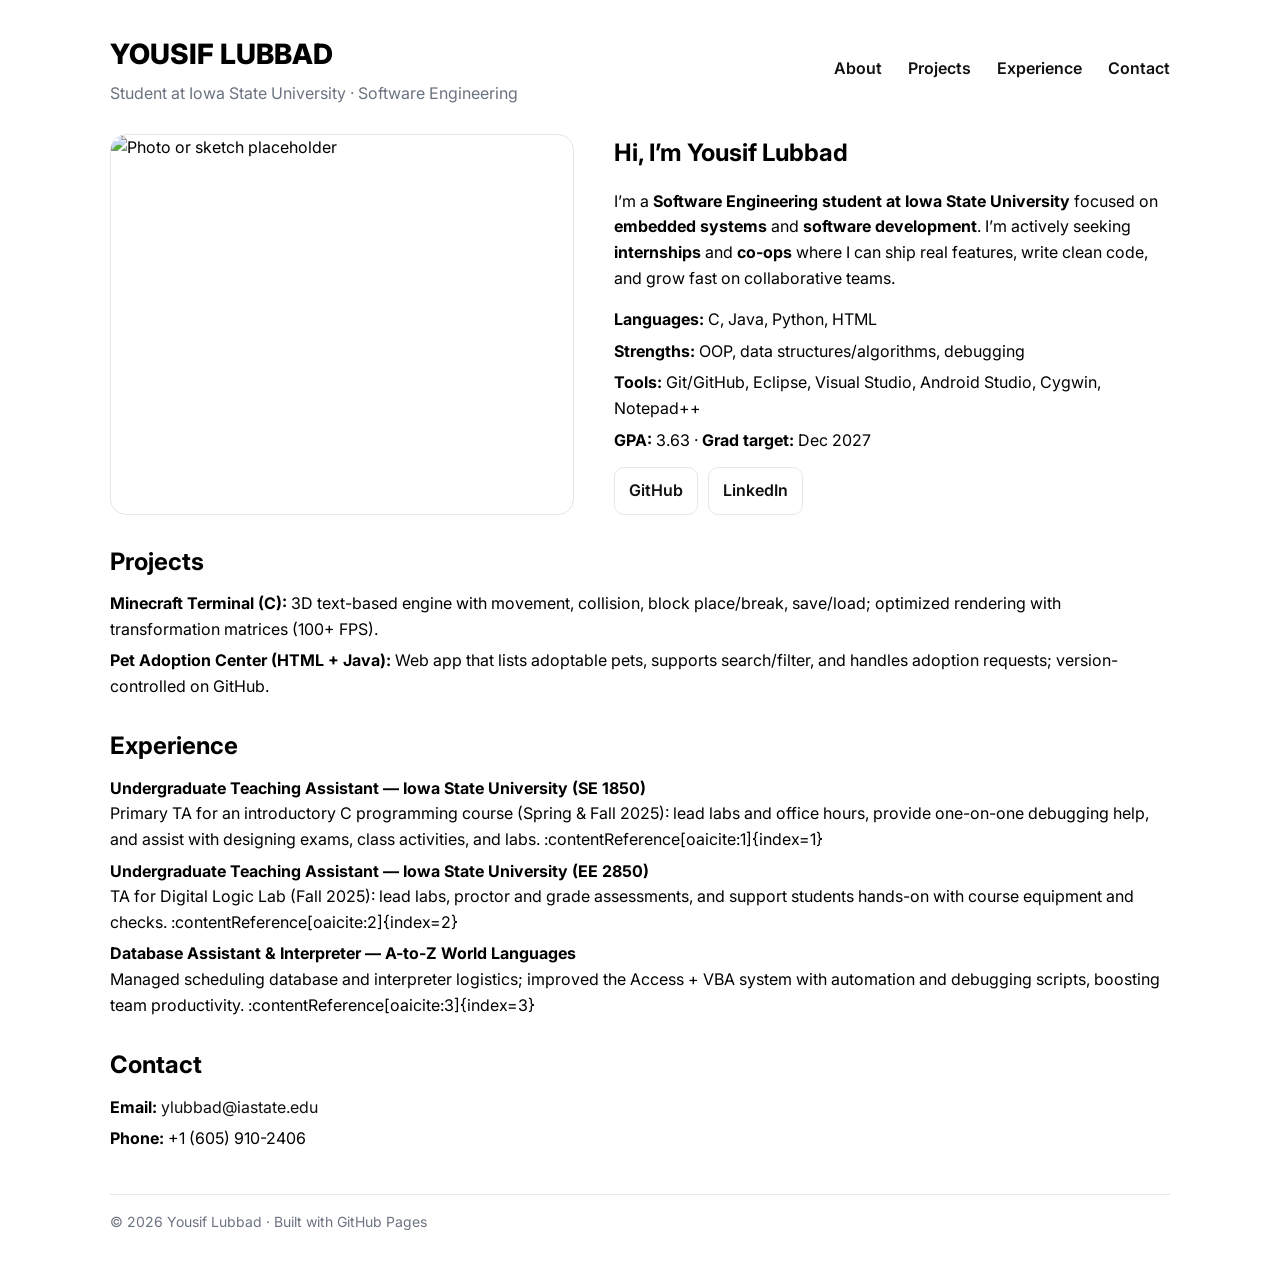
==== index.html @ 3fe650d0 "Update index.html" ====
<!doctype html>
<html lang="en">
<head>
  <meta charset="utf-8" />
  <meta name="viewport" content="width=device-width, initial-scale=1" />
  <title>Yousif Lubbad — Software Engineering</title>
  <link href="https://fonts.googleapis.com/css2?family=Inter:wght@300;400;600;800&display=swap" rel="stylesheet">
  <style>
    :root{--max:1100px;--line:#e5e7eb;--muted:#6b7280}
    *{box-sizing:border-box} body{margin:0;font-family:Inter,system-ui,Segoe UI,Roboto,Arial,sans-serif;line-height:1.6}
    a{color:#111;text-decoration:none}
    .wrap{max-width:var(--max);margin:0 auto;padding:32px 20px}
    header{display:flex;justify-content:space-between;align-items:center;margin-bottom:28px}
    .brand{font-weight:800;font-size:28px}
    .tag{color:var(--muted);margin-top:4px}
    nav a{margin-left:22px;font-weight:600}
    .grid{display:grid;grid-template-columns:1fr 1.2fr;gap:40px}
    .card{border:1px solid var(--line);border-radius:16px;overflow:hidden}
    .card img{display:block;width:100%;height:auto}
    h2{margin:0 0 10px 0}
    .btns{display:flex;flex-wrap:wrap;gap:10px;margin:14px 0 0}
    .btn{border:1px solid #111;border-radius:10px;padding:10px 14px;font-weight:600}
    .btn.ghost{border-color:var(--line)}
    .list{margin:8px 0 0 0;padding:0;list-style:none}
    .list li{margin:6px 0}
    section{margin-top:28px}
    footer{color:var(--muted);font-size:14px;margin:42px 0 10px;border-top:1px solid var(--line);padding-top:16px}
    @media (max-width:900px){.grid{grid-template-columns:1fr;gap:18px} header{flex-direction:column;align-items:flex-start;gap:8px} nav a{margin-left:0;margin-right:18px}}
  </style>
</head>
<body>
  <div class="wrap">
    <header>
      <div>
        <div class="brand">YOUSIF LUBBAD</div>
        <div class="tag">Student at Iowa State University · Software Engineering</div>
      </div>
      <nav>
        <a href="#about">About</a>
        <a href="#projects">Projects</a>
        <a href="#experience">Experience</a>
        <a href="#contact">Contact</a>
      </nav>
    </header>

    <main class="grid">
      <div class="card">
        <!-- Replace with your own photo later: images/headshot.jpg -->
        <img src="https://picsum.photos/900/650" alt="Photo or sketch placeholder">
      </div>

      <aside id="about">
        <h2>Hi, I’m Yousif Lubbad</h2>
        <p>
          I’m a <strong>Software Engineering student at Iowa State University</strong> focused on
          <strong>embedded systems</strong> and <strong>software development</strong>. I’m actively seeking
          <strong>internships</strong> and <strong>co-ops</strong> where I can ship real features, write clean code,
          and grow fast on collaborative teams.
        </p>

        <ul class="list">
          <li><strong>Languages:</strong> C, Java, Python, HTML</li>
          <li><strong>Strengths:</strong> OOP, data structures/algorithms, debugging</li>
          <li><strong>Tools:</strong> Git/GitHub, Eclipse, Visual Studio, Android Studio, Cygwin, Notepad++</li>
          <li><strong>GPA:</strong> 3.63 · <strong>Grad target:</strong> Dec 2027</li>
        </ul>

        <div class="btns">
          <a class="btn ghost" href="https://github.com/YOUSIF-LUBBAD">GitHub</a>
          <a class="btn ghost" href="https://linkedin.com/in/yousiflubbad">LinkedIn</a>
        </div>
      </aside>
    </main>

    <section id="projects">
      <h2>Projects</h2>
      <ul class="list">
        <li>
          <strong>Minecraft Terminal (C):</strong> 3D text-based engine with movement, collision,
          block place/break, save/load; optimized rendering with transformation matrices (100+ FPS).
        </li>
        <li>
          <strong>Pet Adoption Center (HTML + Java):</strong> Web app that lists adoptable pets,
          supports search/filter, and handles adoption requests; version-controlled on GitHub.
        </li>
      </ul>
    </section>

    <section id="experience">
      <h2>Experience</h2>
      <ul class="list">
        <li>
          <strong>Undergraduate Teaching Assistant — Iowa State University (SE 1850)</strong><br/>
          Primary TA for an introductory C programming course (Spring & Fall 2025): lead labs and office hours,
          provide one-on-one debugging help, and assist with designing exams, class activities, and labs. :contentReference[oaicite:1]{index=1}
        </li>
        <li>
          <strong>Undergraduate Teaching Assistant — Iowa State University (EE 2850)</strong><br/>
          TA for Digital Logic Lab (Fall 2025): lead labs, proctor and grade assessments, and support students
          hands-on with course equipment and checks. :contentReference[oaicite:2]{index=2}
        </li>
        <li>
          <strong>Database Assistant & Interpreter — A-to-Z World Languages</strong><br/>
          Managed scheduling database and interpreter logistics; improved the Access + VBA system with automation
          and debugging scripts, boosting team productivity. :contentReference[oaicite:3]{index=3}
        </li>
      </ul>
    </section>

    <section id="contact">
      <h2>Contact</h2>
      <ul class="list">
        <li><strong>Email:</strong> <a href="mailto:ylubbad@iastate.edu">ylubbad@iastate.edu</a></li>
        <li><strong>Phone:</strong> +1 (605) 910-2406</li>
      </ul>
    </section>

    <footer>© <span id="y"></span> Yousif Lubbad · Built with GitHub Pages</footer>
  </div>
  <script>document.getElementById('y').textContent=new Date().getFullYear()</script>
</body>
</html>
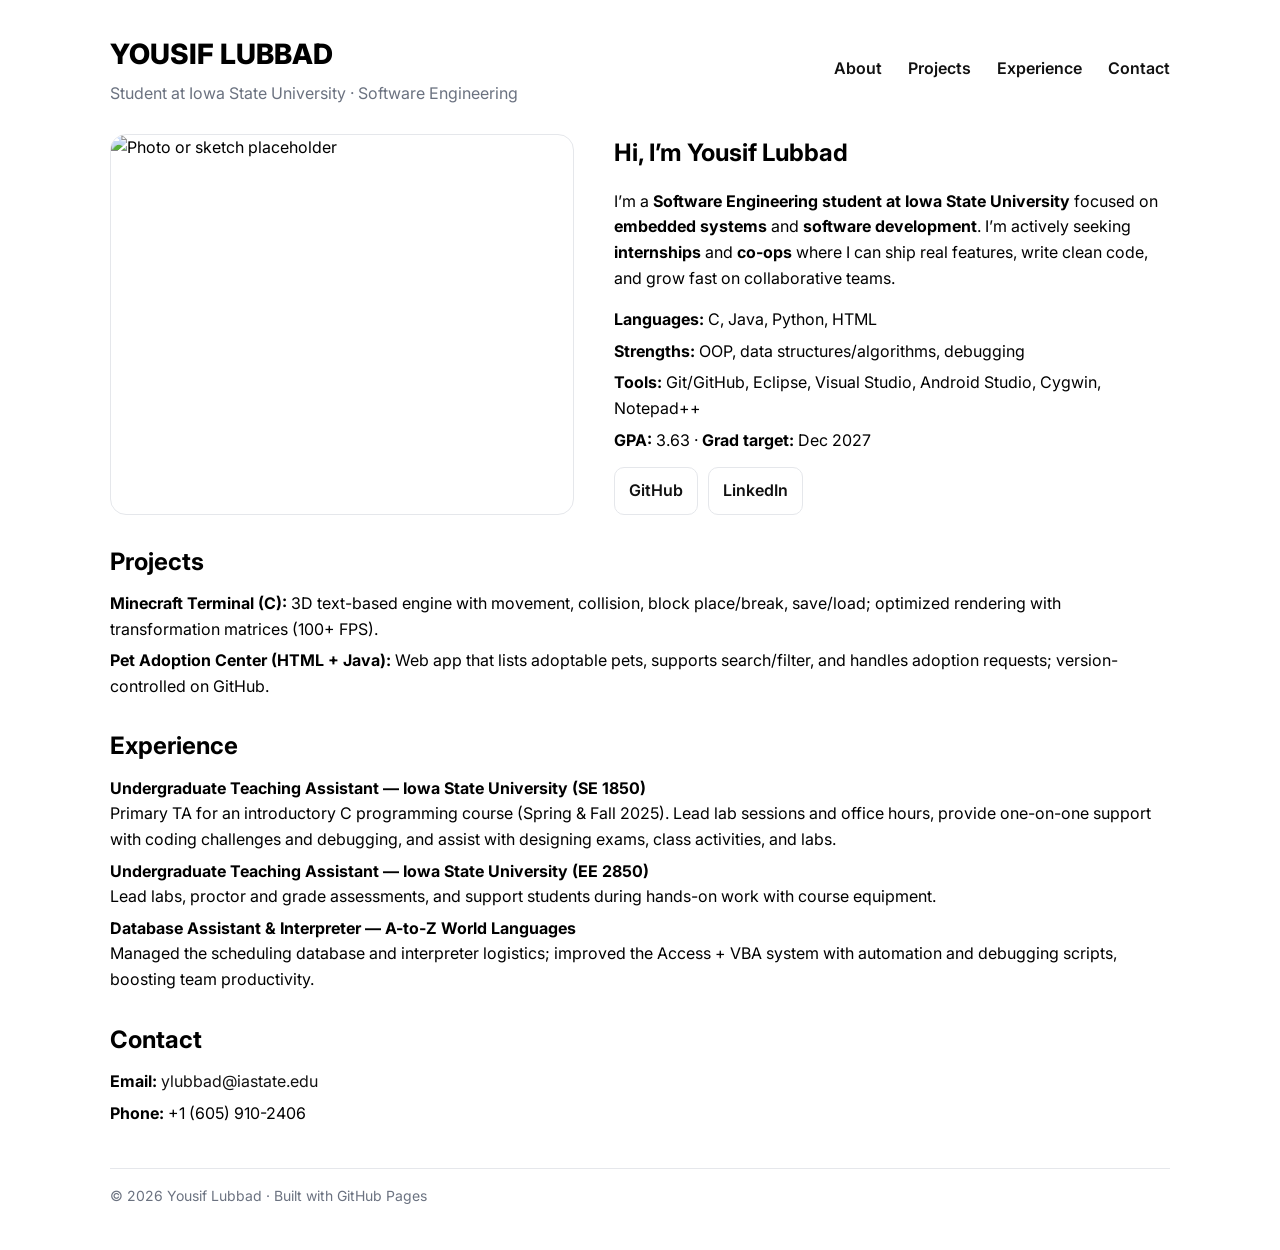
==== commit 5af5c8d8: "Update index.html" ====
--- a/index.html
+++ b/index.html
@@ -91,18 +91,18 @@
       <ul class="list">
         <li>
           <strong>Undergraduate Teaching Assistant — Iowa State University (SE 1850)</strong><br/>
-          Primary TA for an introductory C programming course (Spring & Fall 2025): lead labs and office hours,
-          provide one-on-one debugging help, and assist with designing exams, class activities, and labs. :contentReference[oaicite:1]{index=1}
+          Primary TA for an introductory C programming course (Spring & Fall 2025). Lead lab sessions and office hours,
+          provide one-on-one support with coding challenges and debugging, and assist with designing exams,
+          class activities, and labs.
         </li>
         <li>
           <strong>Undergraduate Teaching Assistant — Iowa State University (EE 2850)</strong><br/>
-          TA for Digital Logic Lab (Fall 2025): lead labs, proctor and grade assessments, and support students
-          hands-on with course equipment and checks. :contentReference[oaicite:2]{index=2}
+          Lead labs, proctor and grade assessments, and support students during hands-on work with course equipment.
         </li>
         <li>
           <strong>Database Assistant & Interpreter — A-to-Z World Languages</strong><br/>
-          Managed scheduling database and interpreter logistics; improved the Access + VBA system with automation
-          and debugging scripts, boosting team productivity. :contentReference[oaicite:3]{index=3}
+          Managed the scheduling database and interpreter logistics; improved the Access + VBA system with automation
+          and debugging scripts, boosting team productivity.
         </li>
       </ul>
     </section>
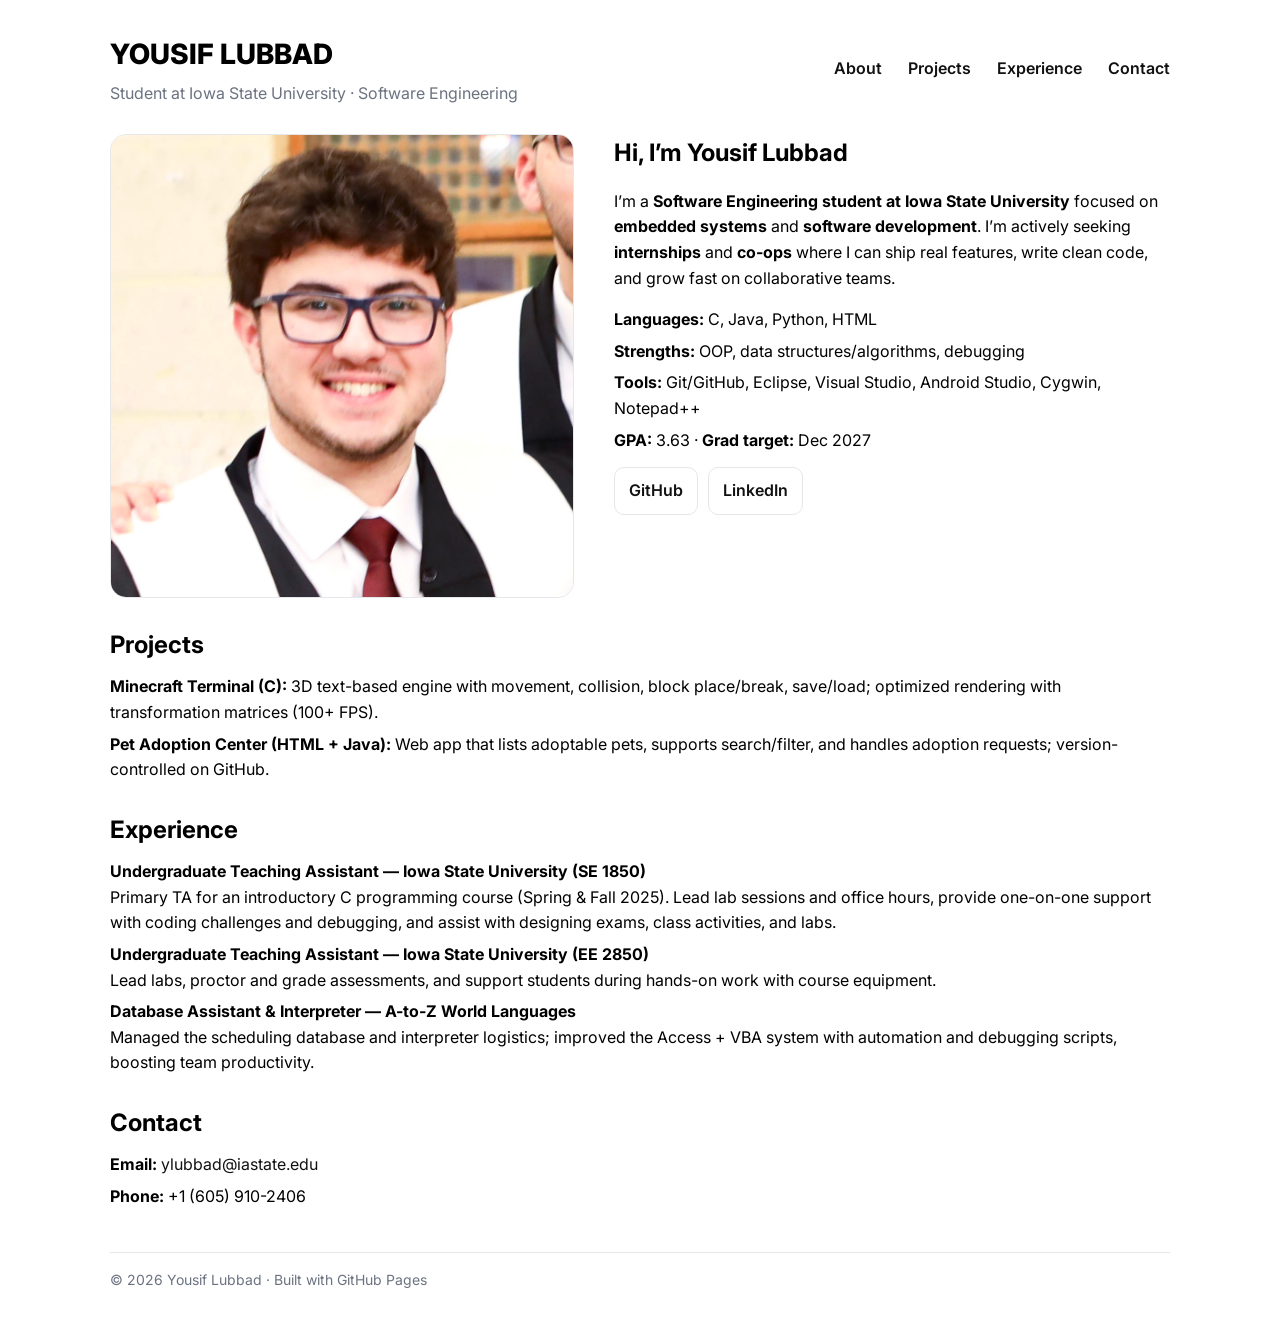
==== commit 3434990f: "Update index.html" ====
--- a/index.html
+++ b/index.html
@@ -46,7 +46,7 @@
     <main class="grid">
       <div class="card">
         <!-- Replace with your own photo later: images/headshot.jpg -->
-        <img src="https://picsum.photos/900/650" alt="Photo or sketch placeholder">
+        <img src="Profile%20pic.jpg" alt="Yousif Lubbad headshot">
       </div>
 
       <aside id="about">
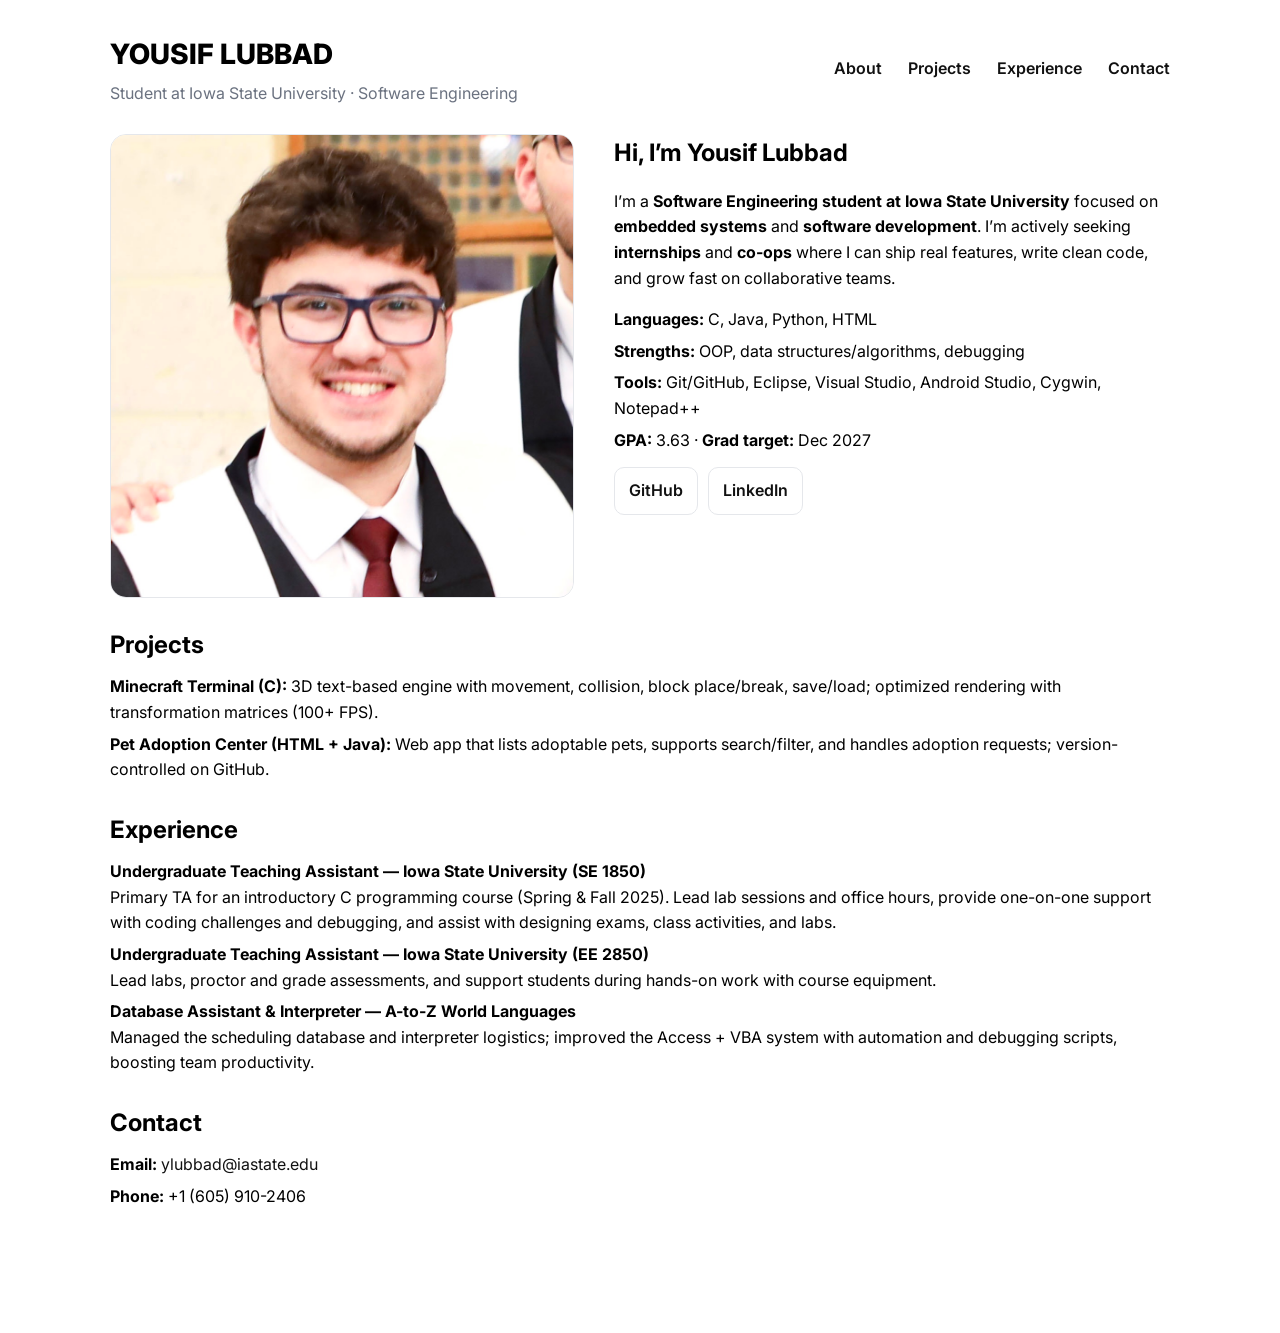
==== commit f88c8c2e: "Update index.html" ====
--- a/index.html
+++ b/index.html
@@ -3,20 +3,47 @@
 <head>
   <meta charset="utf-8" />
   <meta name="viewport" content="width=device-width, initial-scale=1" />
+
   <title>Yousif Lubbad — Software Engineering</title>
+  <link rel="canonical" href="https://yousif-lubbad.github.io/" />
+
+  <!-- SEO / Social previews -->
+  <meta name="description" content="Yousif Lubbad — Software Engineering student at Iowa State University. Interested in embedded systems and software development internships/co-ops.">
+  <meta property="og:title" content="Yousif Lubbad — Software Engineering">
+  <meta property="og:description" content="ISU Software Engineering student focused on embedded systems and software development.">
+  <meta property="og:type" content="website">
+  <meta property="og:url" content="https://yousif-lubbad.github.io/">
+  <meta property="og:image" content="https://yousif-lubbad.github.io/Profile%20pic.jpg">
+  <meta name="twitter:card" content="summary_large_image">
+  <meta name="twitter:title" content="Yousif Lubbad — Software Engineering">
+  <meta name="twitter:description" content="ISU Software Engineering student focused on embedded systems and software development.">
+  <meta name="twitter:image" content="https://yousif-lubbad.github.io/Profile%20pic.jpg">
+
+  <!-- Fonts & favicon -->
   <link href="https://fonts.googleapis.com/css2?family=Inter:wght@300;400;600;800&display=swap" rel="stylesheet">
+  <link rel="icon" type="image/png" href="images/favicon.png">
+
   <style>
     :root{--max:1100px;--line:#e5e7eb;--muted:#6b7280}
-    *{box-sizing:border-box} body{margin:0;font-family:Inter,system-ui,Segoe UI,Roboto,Arial,sans-serif;line-height:1.6}
-    a{color:#111;text-decoration:none}
+    *{box-sizing:border-box}
+    body{margin:0;font-family:Inter,system-ui,Segoe UI,Roboto,Arial,sans-serif;line-height:1.6}
+    a{color:#111;text-decoration:none;position:relative}
+    /* fancy underline on hover */
+    nav a::after, .btn::after{
+      content:""; position:absolute; left:0; bottom:-2px; height:2px; width:0; background:#111; transition:width .26s ease;
+    }
+    nav a:hover::after, .btn:hover::after{ width:100% }
+
     .wrap{max-width:var(--max);margin:0 auto;padding:32px 20px}
     header{display:flex;justify-content:space-between;align-items:center;margin-bottom:28px}
     .brand{font-weight:800;font-size:28px}
     .tag{color:var(--muted);margin-top:4px}
     nav a{margin-left:22px;font-weight:600}
+
     .grid{display:grid;grid-template-columns:1fr 1.2fr;gap:40px}
-    .card{border:1px solid var(--line);border-radius:16px;overflow:hidden}
+    .card{border:1px solid var(--line);border-radius:16px;overflow:hidden;will-change:transform,box-shadow}
     .card img{display:block;width:100%;height:auto}
+
     h2{margin:0 0 10px 0}
     .btns{display:flex;flex-wrap:wrap;gap:10px;margin:14px 0 0}
     .btn{border:1px solid #111;border-radius:10px;padding:10px 14px;font-weight:600}
@@ -25,12 +52,44 @@
     .list li{margin:6px 0}
     section{margin-top:28px}
     footer{color:var(--muted);font-size:14px;margin:42px 0 10px;border-top:1px solid var(--line);padding-top:16px}
-    @media (max-width:900px){.grid{grid-template-columns:1fr;gap:18px} header{flex-direction:column;align-items:flex-start;gap:8px} nav a{margin-left:0;margin-right:18px}}
+
+    /* ===== Motion goodness ===== */
+    /* Float/tilt on hero card */
+    .floaty{
+      transition: transform .6s ease, box-shadow .6s ease;
+      animation: gentleFloat 6s ease-in-out infinite;
+    }
+    .floaty:hover{
+      transform: translateY(-6px) rotate3d(1,1,0,0.6deg) scale(1.01);
+      box-shadow: 0 18px 40px rgba(0,0,0,.10);
+    }
+    @keyframes gentleFloat{
+      0%,100%{ transform: translateY(0) }
+      50%{ transform: translateY(-4px) }
+    }
+
+    /* Fade-up on scroll */
+    .reveal{ opacity:0; transform: translateY(12px); transition: opacity .7s ease, transform .7s ease }
+    .reveal.visible{ opacity:1; transform: translateY(0) }
+
+    /* Respect reduced motion */
+    @media (prefers-reduced-motion: reduce){
+      .floaty{ animation:none }
+      .reveal{ opacity:1; transform:none }
+      nav a::after, .btn::after{ transition:none }
+      .floaty:hover{ transform:none; box-shadow:none }
+    }
+
+    @media (max-width:900px){
+      .grid{grid-template-columns:1fr;gap:18px}
+      header{flex-direction:column;align-items:flex-start;gap:8px}
+      nav a{margin-left:0;margin-right:18px}
+    }
   </style>
 </head>
 <body>
   <div class="wrap">
-    <header>
+    <header class="reveal">
       <div>
         <div class="brand">YOUSIF LUBBAD</div>
         <div class="tag">Student at Iowa State University · Software Engineering</div>
@@ -44,12 +103,11 @@
     </header>
 
     <main class="grid">
-      <div class="card">
-        <!-- Replace with your own photo later: images/headshot.jpg -->
+      <div class="card floaty reveal">
         <img src="Profile%20pic.jpg" alt="Yousif Lubbad headshot">
       </div>
 
-      <aside id="about">
+      <aside id="about" class="reveal">
         <h2>Hi, I’m Yousif Lubbad</h2>
         <p>
           I’m a <strong>Software Engineering student at Iowa State University</strong> focused on
@@ -72,7 +130,7 @@
       </aside>
     </main>
 
-    <section id="projects">
+    <section id="projects" class="reveal">
       <h2>Projects</h2>
       <ul class="list">
         <li>
@@ -86,7 +144,7 @@
       </ul>
     </section>
 
-    <section id="experience">
+    <section id="experience" class="reveal">
       <h2>Experience</h2>
       <ul class="list">
         <li>
@@ -107,7 +165,7 @@
       </ul>
     </section>
 
-    <section id="contact">
+    <section id="contact" class="reveal">
       <h2>Contact</h2>
       <ul class="list">
         <li><strong>Email:</strong> <a href="mailto:ylubbad@iastate.edu">ylubbad@iastate.edu</a></li>
@@ -115,8 +173,25 @@
       </ul>
     </section>
 
-    <footer>© <span id="y"></span> Yousif Lubbad · Built with GitHub Pages</footer>
+    <footer class="reveal">© <span id="y"></span> Yousif Lubbad · Built with GitHub Pages</footer>
   </div>
-  <script>document.getElementById('y').textContent=new Date().getFullYear()</script>
+
+  <script>
+    // Year
+    document.getElementById('y').textContent = new Date().getFullYear();
+
+    // Fade-up on scroll using IntersectionObserver
+    const els = document.querySelectorAll('.reveal');
+    const io = ('IntersectionObserver' in window) ? new IntersectionObserver((entries)=>{
+      entries.forEach(e=>{
+        if(e.isIntersecting){ e.target.classList.add('visible'); io.unobserve(e.target); }
+      });
+    }, {rootMargin: '0px 0px -10% 0px'}) : null;
+    if(io){ els.forEach(el=>io.observe(el)); } else { els.forEach(el=>el.classList.add('visible')); }
+  </script>
+
+  <!-- Lightweight, privacy-friendly pageview analytics (remove anytime) -->
+  <script async defer src="https://scripts.simpleanalyticscdn.com/latest.js"></script>
+  <noscript><img src="https://queue.simpleanalyticscdn.com/noscript.gif" alt="" referrerpolicy="no-referrer-when-downgrade"></noscript>
 </body>
 </html>
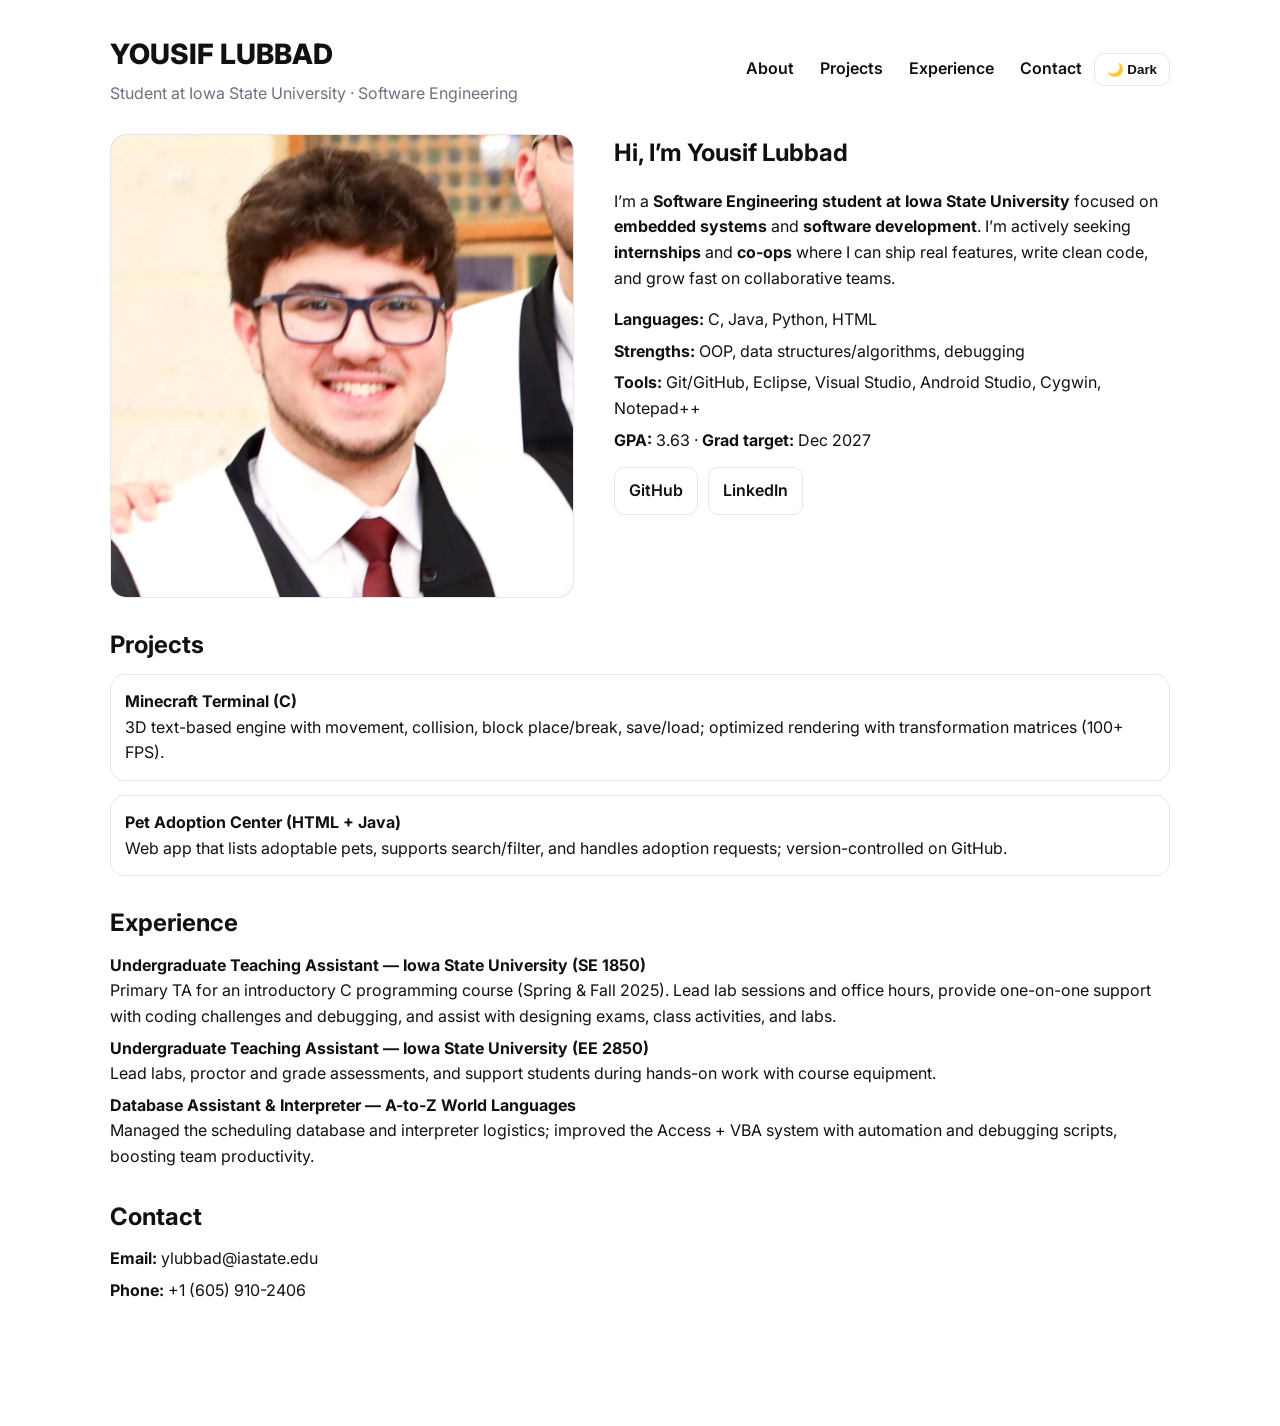
==== commit 7bf02627: "Update index.html" ====
--- a/index.html
+++ b/index.html
@@ -6,6 +6,7 @@
 
   <title>Yousif Lubbad — Software Engineering</title>
   <link rel="canonical" href="https://yousif-lubbad.github.io/" />
+  <meta name="color-scheme" content="light dark">
 
   <!-- SEO / Social previews -->
   <meta name="description" content="Yousif Lubbad — Software Engineering student at Iowa State University. Interested in embedded systems and software development internships/co-ops.">
@@ -24,60 +25,85 @@
   <link rel="icon" type="image/png" href="images/favicon.png">
 
   <style>
-    :root{--max:1100px;--line:#e5e7eb;--muted:#6b7280}
+    /* ===== Theme tokens ===== */
+    :root{
+      --bg:#ffffff; --text:#111111; --muted:#6b7280; --line:#e5e7eb; --ink:#111111; --card:#ffffff;
+      --glow1:#7c3aed; --glow2:#06b6d4; --glow3:#22c55e;
+      --max:1100px;
+    }
+    .dark{
+      --bg:#0b0c0f; --text:#e5e7eb; --muted:#9aa3af; --line:#1f2430; --ink:#f3f4f6; --card:#0f1115;
+      --glow1:#8b5cf6; --glow2:#22d3ee; --glow3:#34d399;
+    }
+
     *{box-sizing:border-box}
-    body{margin:0;font-family:Inter,system-ui,Segoe UI,Roboto,Arial,sans-serif;line-height:1.6}
-    a{color:#111;text-decoration:none;position:relative}
-    /* fancy underline on hover */
-    nav a::after, .btn::after{
-      content:""; position:absolute; left:0; bottom:-2px; height:2px; width:0; background:#111; transition:width .26s ease;
-    }
-    nav a:hover::after, .btn:hover::after{ width:100% }
+    html,body{margin:0;height:100%}
+    body{background:var(--bg);color:var(--text);font-family:Inter,system-ui,Segoe UI,Roboto,Arial,sans-serif;line-height:1.6}
+
+    a{color:var(--ink);text-decoration:none;position:relative}
+    nav a::after,.btn::after{content:"";position:absolute;left:0;bottom:-2px;height:2px;width:0;background:var(--ink);transition:width .26s ease}
+    nav a:hover::after,.btn:hover::after{width:100%}
 
     .wrap{max-width:var(--max);margin:0 auto;padding:32px 20px}
-    header{display:flex;justify-content:space-between;align-items:center;margin-bottom:28px}
+    header{display:flex;justify-content:space-between;align-items:center;margin-bottom:28px;gap:16px}
     .brand{font-weight:800;font-size:28px}
     .tag{color:var(--muted);margin-top:4px}
     nav a{margin-left:22px;font-weight:600}
 
+    /* Dark mode toggle */
+    .toggle{
+      border:1px solid var(--line);background:transparent;color:var(--ink);
+      padding:8px 12px;border-radius:10px;font-weight:600;cursor:pointer
+    }
+
     .grid{display:grid;grid-template-columns:1fr 1.2fr;gap:40px}
-    .card{border:1px solid var(--line);border-radius:16px;overflow:hidden;will-change:transform,box-shadow}
+    .card{
+      background:var(--card);
+      border:1px solid var(--line);border-radius:16px;overflow:hidden;position:relative
+    }
     .card img{display:block;width:100%;height:auto}
+
+    /* Gradient glow behind photo */
+    .glow{position:relative;isolation:isolate}
+    .glow::before{
+      content:"";position:absolute;inset:-12%;z-index:-1;filter:blur(36px);
+      background:conic-gradient(from 0deg, var(--glow1), var(--glow2), var(--glow3), var(--glow1));
+      opacity:.5;animation:shimmer 10s linear infinite
+    }
+    @keyframes shimmer{to{transform:rotate(1turn)}}
 
     h2{margin:0 0 10px 0}
     .btns{display:flex;flex-wrap:wrap;gap:10px;margin:14px 0 0}
-    .btn{border:1px solid #111;border-radius:10px;padding:10px 14px;font-weight:600}
+    .btn{border:1px solid var(--ink);border-radius:10px;padding:10px 14px;font-weight:600}
     .btn.ghost{border-color:var(--line)}
     .list{margin:8px 0 0 0;padding:0;list-style:none}
     .list li{margin:6px 0}
     section{margin-top:28px}
     footer{color:var(--muted);font-size:14px;margin:42px 0 10px;border-top:1px solid var(--line);padding-top:16px}
 
-    /* ===== Motion goodness ===== */
-    /* Float/tilt on hero card */
-    .floaty{
-      transition: transform .6s ease, box-shadow .6s ease;
-      animation: gentleFloat 6s ease-in-out infinite;
-    }
-    .floaty:hover{
-      transform: translateY(-6px) rotate3d(1,1,0,0.6deg) scale(1.01);
-      box-shadow: 0 18px 40px rgba(0,0,0,.10);
-    }
-    @keyframes gentleFloat{
-      0%,100%{ transform: translateY(0) }
-      50%{ transform: translateY(-4px) }
-    }
+    /* Motion: floaty image */
+    .floaty{transition:transform .6s ease, box-shadow .6s ease;animation:gentleFloat 6s ease-in-out infinite}
+    .floaty:hover{transform:translateY(-6px) rotate3d(1,1,0,0.6deg) scale(1.01);box-shadow:0 18px 40px rgba(0,0,0,.15)}
+    @keyframes gentleFloat{0%,100%{transform:translateY(0)}50%{transform:translateY(-4px)}}
 
     /* Fade-up on scroll */
-    .reveal{ opacity:0; transform: translateY(12px); transition: opacity .7s ease, transform .7s ease }
-    .reveal.visible{ opacity:1; transform: translateY(0) }
+    .reveal{opacity:0;transform:translateY(12px);transition:opacity .7s ease, transform .7s ease}
+    .reveal.visible{opacity:1;transform:translateY(0)}
+
+    /* Project cards tilt */
+    .projects{display:grid;gap:14px}
+    .project{
+      border:1px solid var(--line);border-radius:14px;padding:14px;background:var(--card);
+      transition:transform .18s ease, box-shadow .18s ease;will-change:transform
+    }
+    .project:hover{box-shadow:0 10px 24px rgba(0,0,0,.12)}
+    .project-title{font-weight:700}
 
     /* Respect reduced motion */
     @media (prefers-reduced-motion: reduce){
-      .floaty{ animation:none }
-      .reveal{ opacity:1; transform:none }
-      nav a::after, .btn::after{ transition:none }
-      .floaty:hover{ transform:none; box-shadow:none }
+      .floaty{animation:none}.reveal{opacity:1;transform:none}.glow::before{animation:none}
+      nav a::after,.btn::after{transition:none}
+      .project{transition:none}
     }
 
     @media (max-width:900px){
@@ -94,16 +120,19 @@
         <div class="brand">YOUSIF LUBBAD</div>
         <div class="tag">Student at Iowa State University · Software Engineering</div>
       </div>
-      <nav>
-        <a href="#about">About</a>
-        <a href="#projects">Projects</a>
-        <a href="#experience">Experience</a>
-        <a href="#contact">Contact</a>
-      </nav>
+      <div style="display:flex;align-items:center;gap:12px">
+        <nav>
+          <a href="#about">About</a>
+          <a href="#projects">Projects</a>
+          <a href="#experience">Experience</a>
+          <a href="#contact">Contact</a>
+        </nav>
+        <button id="themeToggle" class="toggle" aria-pressed="false" title="Toggle dark mode">🌙 Dark</button>
+      </div>
     </header>
 
     <main class="grid">
-      <div class="card floaty reveal">
+      <div class="glow card floaty reveal">
         <img src="Profile%20pic.jpg" alt="Yousif Lubbad headshot">
       </div>
 
@@ -132,16 +161,16 @@
 
     <section id="projects" class="reveal">
       <h2>Projects</h2>
-      <ul class="list">
-        <li>
-          <strong>Minecraft Terminal (C):</strong> 3D text-based engine with movement, collision,
-          block place/break, save/load; optimized rendering with transformation matrices (100+ FPS).
-        </li>
-        <li>
-          <strong>Pet Adoption Center (HTML + Java):</strong> Web app that lists adoptable pets,
-          supports search/filter, and handles adoption requests; version-controlled on GitHub.
-        </li>
-      </ul>
+      <div class="projects">
+        <div class="project tilt">
+          <div class="project-title">Minecraft Terminal (C)</div>
+          <div>3D text-based engine with movement, collision, block place/break, save/load; optimized rendering with transformation matrices (100+ FPS).</div>
+        </div>
+        <div class="project tilt">
+          <div class="project-title">Pet Adoption Center (HTML + Java)</div>
+          <div>Web app that lists adoptable pets, supports search/filter, and handles adoption requests; version-controlled on GitHub.</div>
+        </div>
+      </div>
     </section>
 
     <section id="experience" class="reveal">
@@ -180,14 +209,49 @@
     // Year
     document.getElementById('y').textContent = new Date().getFullYear();
 
-    // Fade-up on scroll using IntersectionObserver
-    const els = document.querySelectorAll('.reveal');
-    const io = ('IntersectionObserver' in window) ? new IntersectionObserver((entries)=>{
-      entries.forEach(e=>{
-        if(e.isIntersecting){ e.target.classList.add('visible'); io.unobserve(e.target); }
+    // Fade-up on scroll
+    const reveals = document.querySelectorAll('.reveal');
+    const io = ('IntersectionObserver' in window)
+      ? new IntersectionObserver((entries)=>{
+          entries.forEach(e=>{
+            if(e.isIntersecting){ e.target.classList.add('visible'); io.unobserve(e.target); }
+          });
+        }, {rootMargin:'0px 0px -10% 0px'})
+      : null;
+    if(io){ reveals.forEach(el=>io.observe(el)); } else { reveals.forEach(el=>el.classList.add('visible')); }
+
+    // Dark mode toggle (stores preference)
+    const root = document.documentElement;
+    const btn = document.getElementById('themeToggle');
+    const pref = localStorage.getItem('theme');
+    if(pref === 'dark' || (!pref && window.matchMedia && window.matchMedia('(prefers-color-scheme: dark)').matches)){
+      root.classList.add('dark');
+      btn.textContent = '☀️ Light';
+      btn.setAttribute('aria-pressed','true');
+    }
+    btn.addEventListener('click', ()=>{
+      const isDark = root.classList.toggle('dark');
+      btn.textContent = isDark ? '☀️ Light' : '🌙 Dark';
+      btn.setAttribute('aria-pressed', isDark ? 'true':'false');
+      localStorage.setItem('theme', isDark ? 'dark' : 'light');
+    });
+
+    // Tilt effect on project cards
+    const tilts = document.querySelectorAll('.tilt');
+    const reduceMotion = window.matchMedia && window.matchMedia('(prefers-reduced-motion: reduce)').matches;
+    tilts.forEach(card=>{
+      if(reduceMotion) return;
+      card.addEventListener('mousemove', (e)=>{
+        const r = card.getBoundingClientRect();
+        const x = e.clientX - r.left, y = e.clientY - r.top;
+        const rx = ((y / r.height) - 0.5) * -8;  // rotateX
+        const ry = ((x / r.width)  - 0.5) *  8;  // rotateY
+        card.style.transform = `perspective(700px) rotateX(${rx}deg) rotateY(${ry}deg) translateZ(0)`;
       });
-    }, {rootMargin: '0px 0px -10% 0px'}) : null;
-    if(io){ els.forEach(el=>io.observe(el)); } else { els.forEach(el=>el.classList.add('visible')); }
+      card.addEventListener('mouseleave', ()=>{
+        card.style.transform = 'perspective(700px) rotateX(0) rotateY(0) translateZ(0)';
+      });
+    });
   </script>
 
   <!-- Lightweight, privacy-friendly pageview analytics (remove anytime) -->
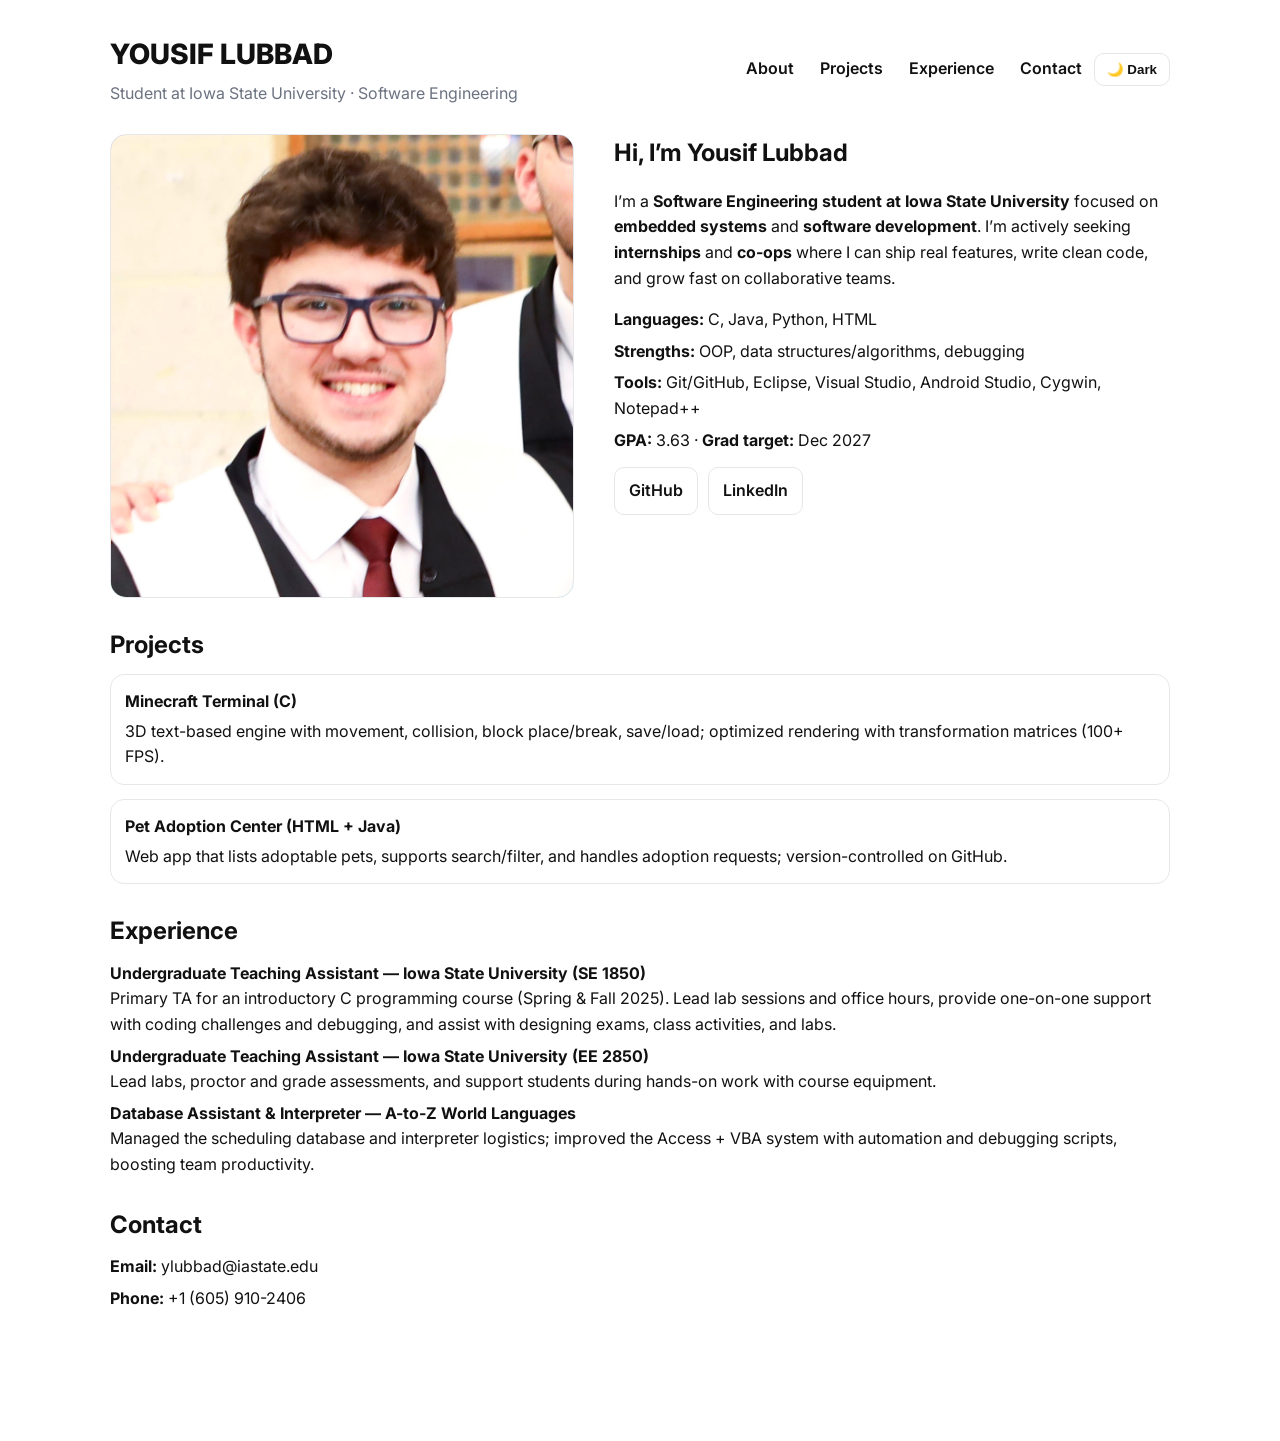
==== commit 26e660e2: "Update index.html" ====
--- a/index.html
+++ b/index.html
@@ -79,7 +79,8 @@
     .list{margin:8px 0 0 0;padding:0;list-style:none}
     .list li{margin:6px 0}
     section{margin-top:28px}
-    footer{color:var(--muted);font-size:14px;margin:42px 0 10px;border-top:1px solid var(--line);padding-top:16px}
+    footer{color:var(--muted);font-size:14px;margin:42px 0 10px;border-top:1px solid var(--line);padding-top:16px;display:flex;justify-content:space-between;align-items:center;gap:10px}
+    .badge{border:1px solid var(--line);border-radius:999px;padding:4px 10px;font-size:12px;color:var(--ink);background:var(--card)}
 
     /* Motion: floaty image */
     .floaty{transition:transform .6s ease, box-shadow .6s ease;animation:gentleFloat 6s ease-in-out infinite}
@@ -90,14 +91,15 @@
     .reveal{opacity:0;transform:translateY(12px);transition:opacity .7s ease, transform .7s ease}
     .reveal.visible{opacity:1;transform:translateY(0)}
 
-    /* Project cards tilt */
+    /* Project cards tilt + clickable */
     .projects{display:grid;gap:14px}
     .project{
+      display:block; /* make whole card clickable */
       border:1px solid var(--line);border-radius:14px;padding:14px;background:var(--card);
       transition:transform .18s ease, box-shadow .18s ease;will-change:transform
     }
     .project:hover{box-shadow:0 10px 24px rgba(0,0,0,.12)}
-    .project-title{font-weight:700}
+    .project-title{font-weight:700;display:block;margin-bottom:4px}
 
     /* Respect reduced motion */
     @media (prefers-reduced-motion: reduce){
@@ -162,14 +164,14 @@
     <section id="projects" class="reveal">
       <h2>Projects</h2>
       <div class="projects">
-        <div class="project tilt">
-          <div class="project-title">Minecraft Terminal (C)</div>
+        <a class="project tilt" href="https://github.com/YOUSIF-LUBBAD/Minecraft-Terminal-Yousif" target="_blank" rel="noopener noreferrer" aria-label="Open Minecraft Terminal project on GitHub">
+          <span class="project-title">Minecraft Terminal (C)</span>
           <div>3D text-based engine with movement, collision, block place/break, save/load; optimized rendering with transformation matrices (100+ FPS).</div>
-        </div>
-        <div class="project tilt">
-          <div class="project-title">Pet Adoption Center (HTML + Java)</div>
+        </a>
+        <a class="project tilt" href="https://github.com/YOUSIF-LUBBAD/KC-FinalProject" target="_blank" rel="noopener noreferrer" aria-label="Open Pet Adoption Center project on GitHub">
+          <span class="project-title">Pet Adoption Center (HTML + Java)</span>
           <div>Web app that lists adoptable pets, supports search/filter, and handles adoption requests; version-controlled on GitHub.</div>
-        </div>
+        </a>
       </div>
     </section>
 
@@ -202,7 +204,10 @@
       </ul>
     </section>
 
-    <footer class="reveal">© <span id="y"></span> Yousif Lubbad · Built with GitHub Pages</footer>
+    <footer class="reveal">
+      <span>© <span id="y"></span> Yousif Lubbad · Built with GitHub Pages</span>
+      <span class="badge" id="viewBadge" title="Total views">Views: —</span>
+    </footer>
   </div>
 
   <script>
@@ -252,6 +257,14 @@
         card.style.transform = 'perspective(700px) rotateX(0) rotateY(0) translateZ(0)';
       });
     });
+
+    // Total views badge (free, no account): CountAPI
+    // Namespace/key can be anything stable; using your site URL.
+    const badge = document.getElementById('viewBadge');
+    fetch('https://api.countapi.xyz/hit/yousif-lubbad.github.io/visits')
+      .then(r=>r.json())
+      .then(d=>{ if(d && typeof d.value === 'number') badge.textContent = 'Views: ' + d.value; })
+      .catch(()=>{ badge.textContent = 'Views: n/a'; });
   </script>
 
   <!-- Lightweight, privacy-friendly pageview analytics (remove anytime) -->
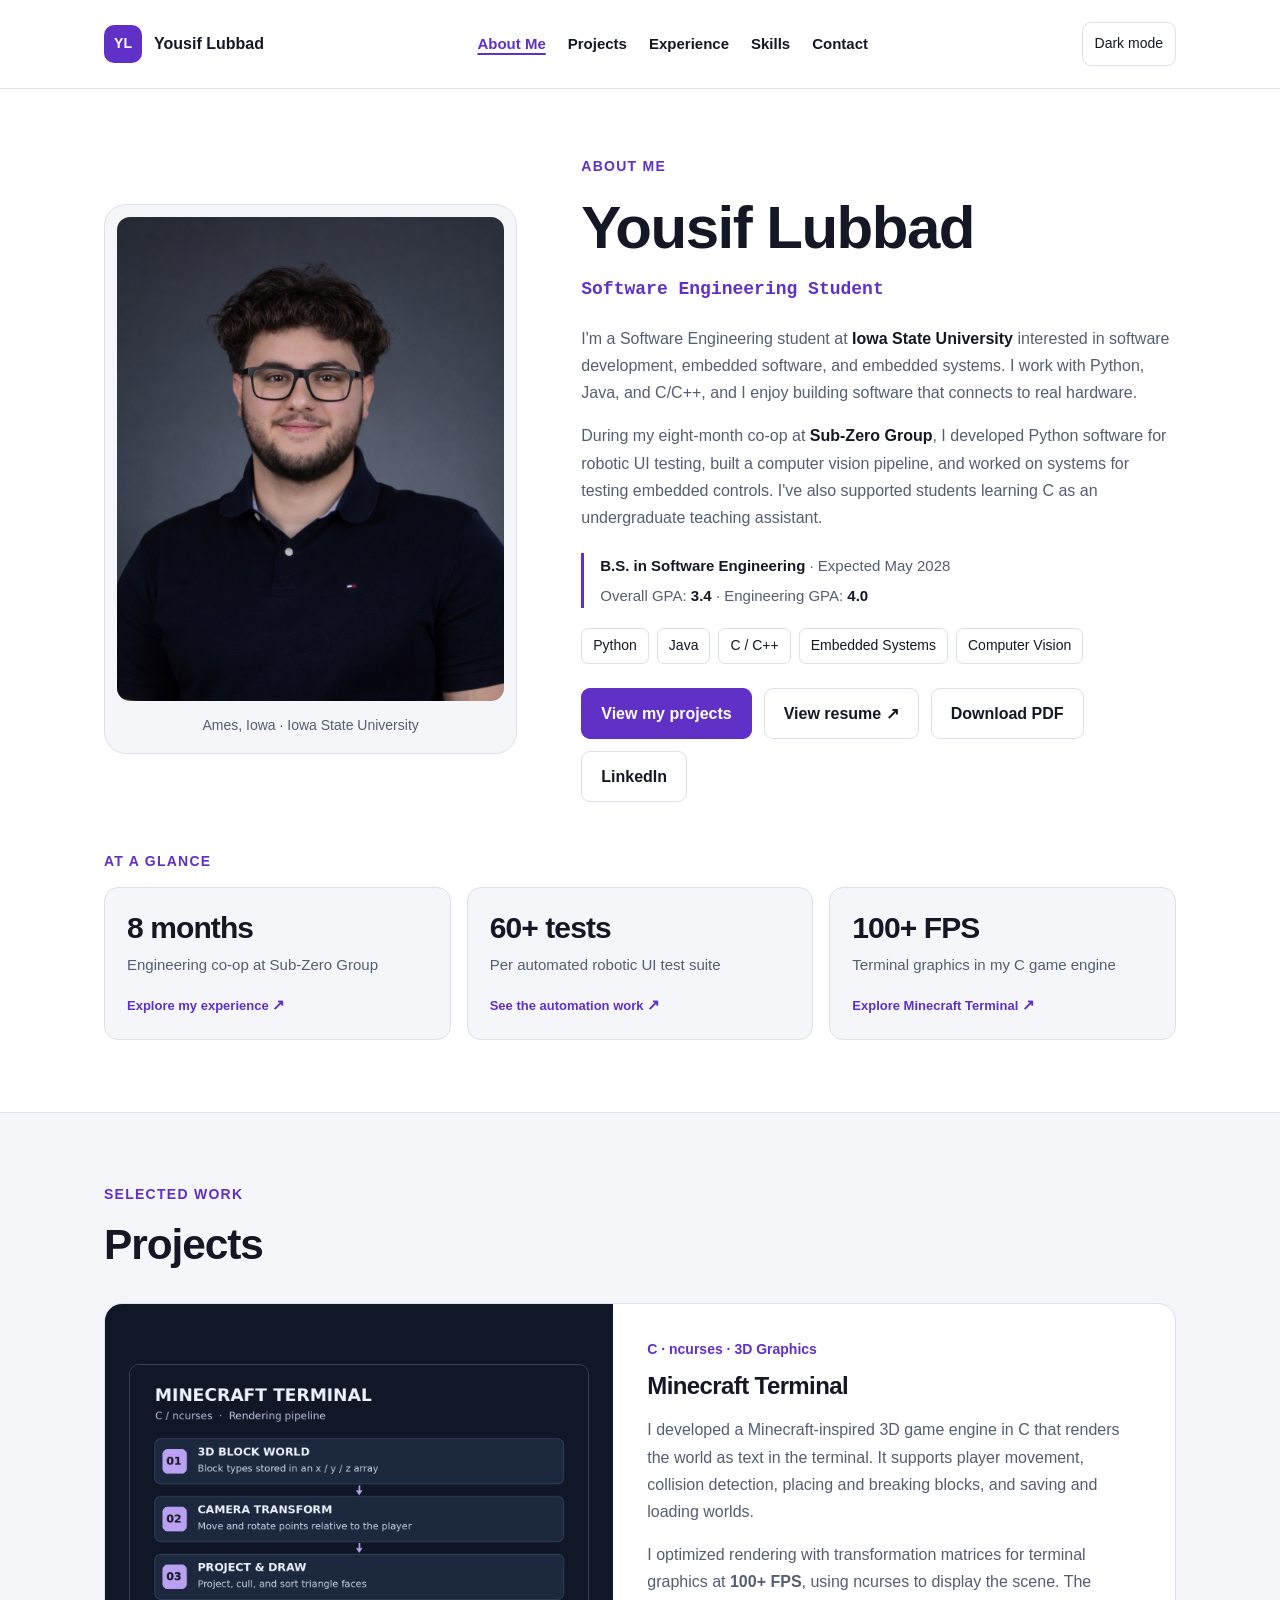
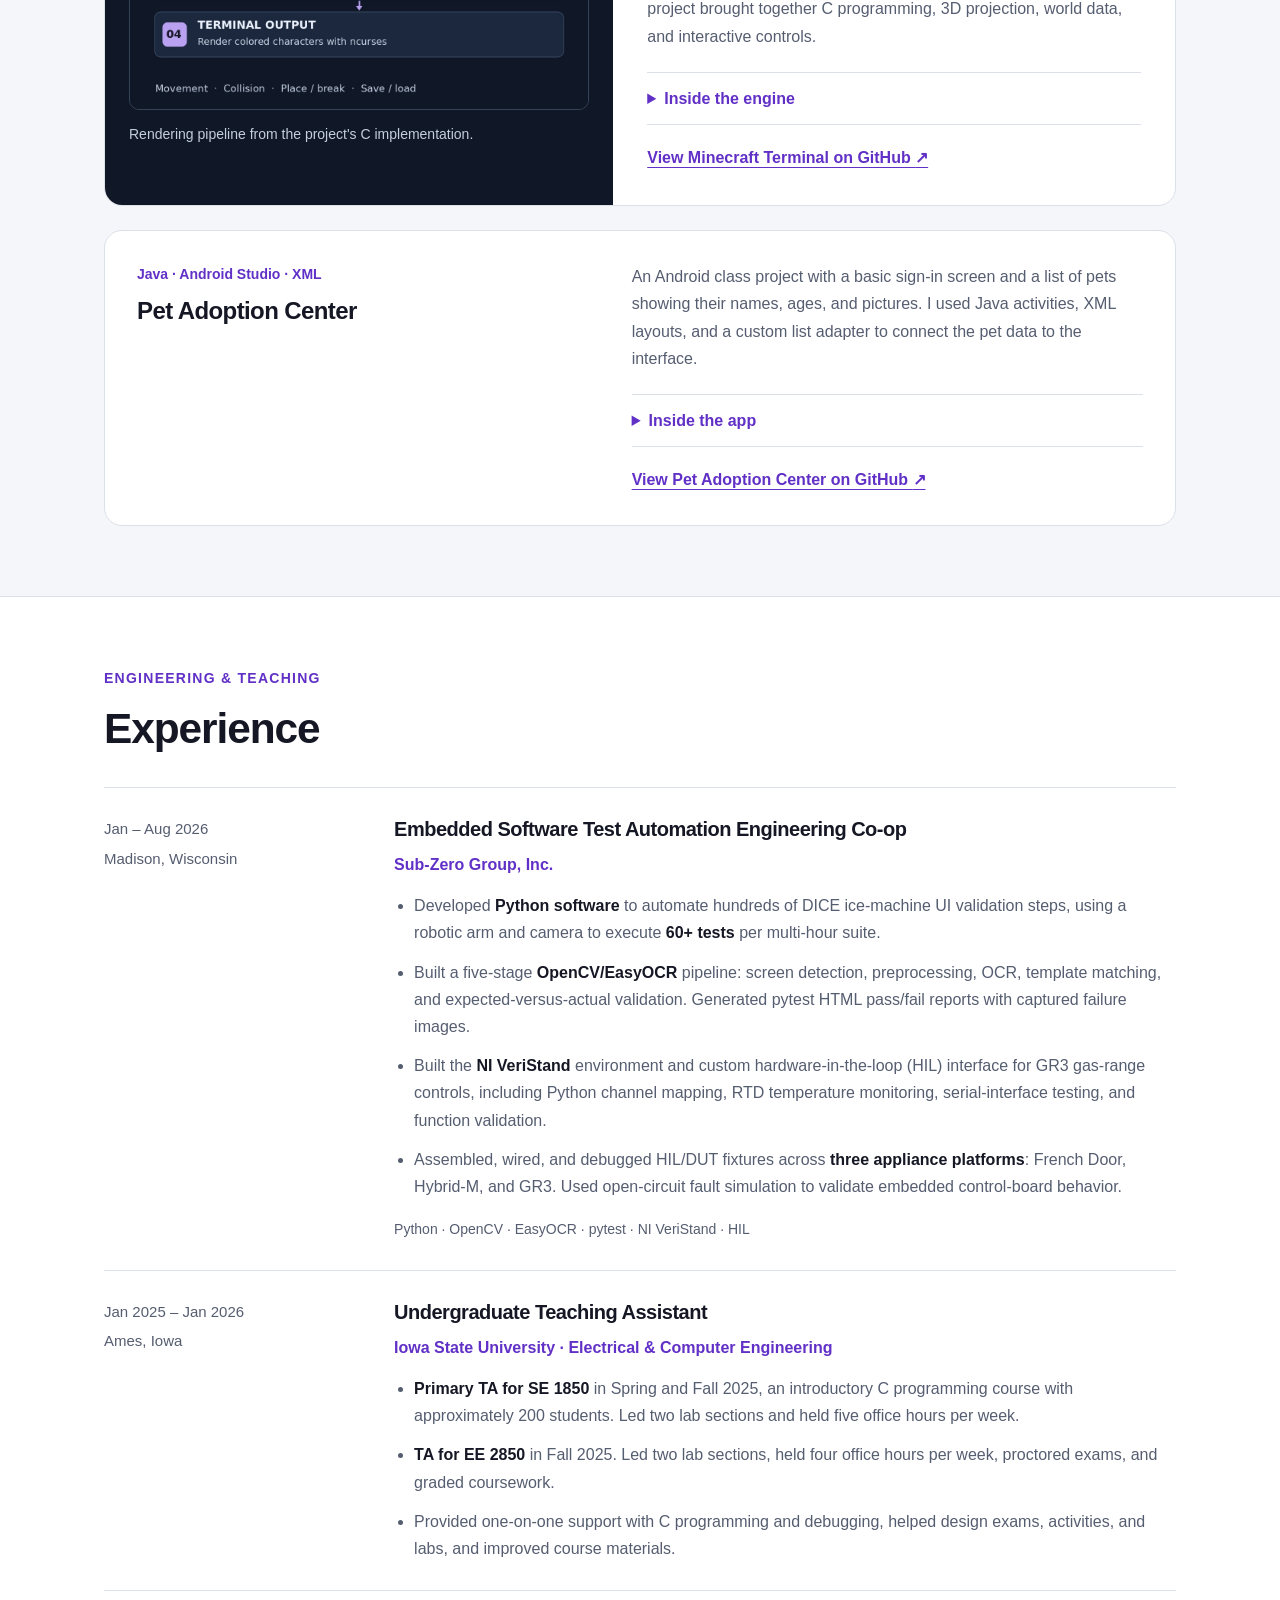
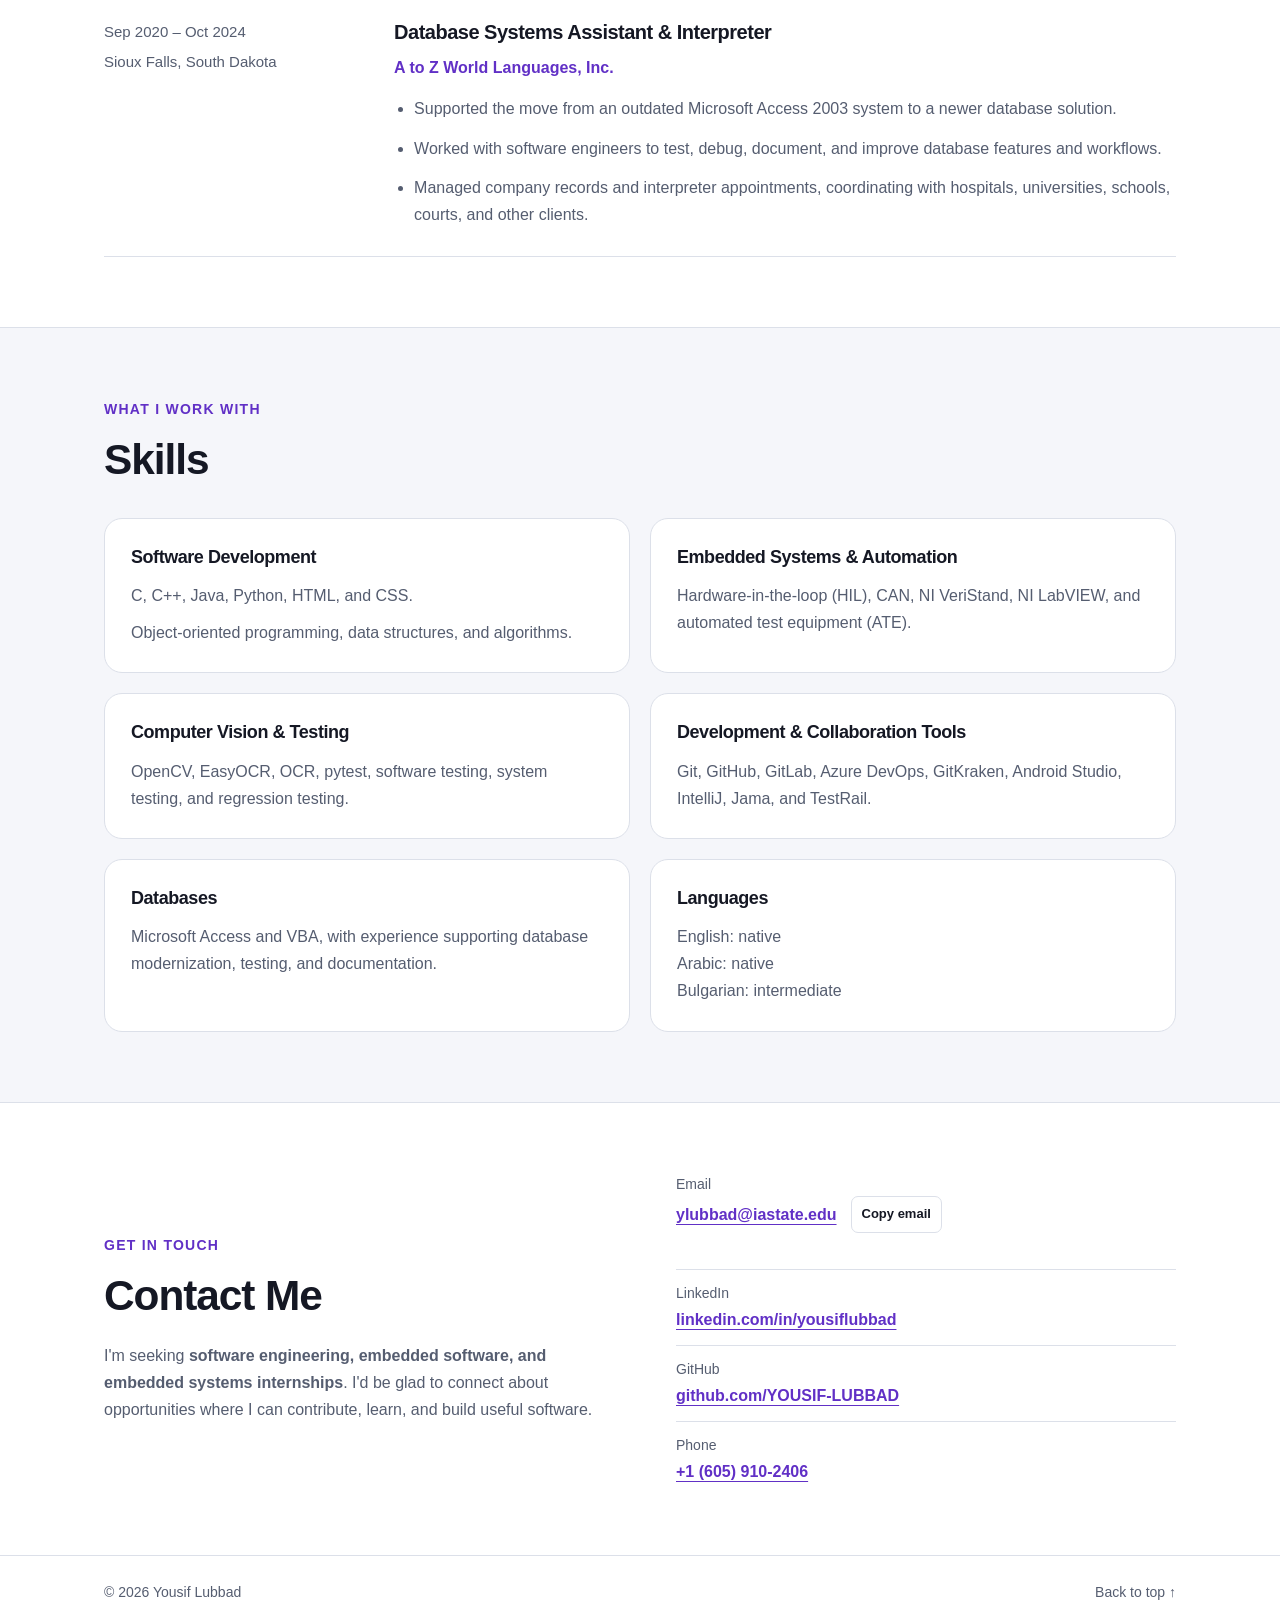
==== commit f342491f: "Add files via upload" ====
--- a/index.html
+++ b/index.html
@@ -1,15 +1,12 @@
-<!doctype html>
+<!DOCTYPE html>
 <html lang="en">
 <head>
-  <meta charset="utf-8" />
-  <meta name="viewport" content="width=device-width, initial-scale=1" />
-
-  <title>Yousif Lubbad — Software Engineering</title>
-  <link rel="canonical" href="https://yousif-lubbad.github.io/" />
+  <meta charset="UTF-8">
+  <meta name="viewport" content="width=device-width, initial-scale=1.0">
+  <meta name="description" content="Yousif Lubbad is a Software Engineering student at Iowa State University seeking software engineering, embedded software, and embedded systems internships. Explore his Python, C/C++, computer vision, and HIL experience.">
   <meta name="color-scheme" content="light dark">
-
-  <!-- SEO / Social previews -->
-  <meta name="description" content="Yousif Lubbad — Software Engineering student at Iowa State University. Interested in embedded systems and software development internships/co-ops.">
+  <title>Yousif Lubbad | Software Engineering Portfolio</title>
+  <link rel="canonical" href="https://yousif-lubbad.github.io/">
   <meta property="og:title" content="Yousif Lubbad — Software Engineering">
   <meta property="og:description" content="ISU Software Engineering student focused on embedded systems and software development.">
   <meta property="og:type" content="website">
@@ -20,255 +17,228 @@
   <meta name="twitter:description" content="ISU Software Engineering student focused on embedded systems and software development.">
   <meta name="twitter:image" content="https://yousif-lubbad.github.io/Profile%20pic.jpg">
 
-  <!-- Fonts & favicon -->
-  <link href="https://fonts.googleapis.com/css2?family=Inter:wght@300;400;600;800&display=swap" rel="stylesheet">
-  <link rel="icon" type="image/png" href="images/favicon.png">
-
+  <!-- External CSS: shared typography, colors, and responsive layout. -->
+  <link rel="stylesheet" href="./style.css">
+
+  <!-- Internal CSS: the page container and project panels. -->
   <style>
-    /* ===== Theme tokens ===== */
-    :root{
-      --bg:#ffffff; --text:#111111; --muted:#6b7280; --line:#e5e7eb; --ink:#111111; --card:#ffffff;
-      --glow1:#7c3aed; --glow2:#06b6d4; --glow3:#22c55e;
-      --max:1100px;
+    .container {
+      width: 100%;
+      max-width: 1120px;
+      margin: 0 auto;
+      padding: 0 24px;
     }
-    .dark{
-      --bg:#0b0c0f; --text:#e5e7eb; --muted:#9aa3af; --line:#1f2430; --ink:#f3f4f6; --card:#0f1115;
-      --glow1:#8b5cf6; --glow2:#22d3ee; --glow3:#34d399;
-    }
-
-    *{box-sizing:border-box}
-    html,body{margin:0;height:100%}
-    body{background:var(--bg);color:var(--text);font-family:Inter,system-ui,Segoe UI,Roboto,Arial,sans-serif;line-height:1.6}
-
-    a{color:var(--ink);text-decoration:none;position:relative}
-    nav a::after,.btn::after{content:"";position:absolute;left:0;bottom:-2px;height:2px;width:0;background:var(--ink);transition:width .26s ease}
-    nav a:hover::after,.btn:hover::after{width:100%}
-
-    .wrap{max-width:var(--max);margin:0 auto;padding:32px 20px}
-    header{display:flex;justify-content:space-between;align-items:center;margin-bottom:28px;gap:16px}
-    .brand{font-weight:800;font-size:28px}
-    .tag{color:var(--muted);margin-top:4px}
-    nav a{margin-left:22px;font-weight:600}
-
-    /* Dark mode toggle */
-    .toggle{
-      border:1px solid var(--line);background:transparent;color:var(--ink);
-      padding:8px 12px;border-radius:10px;font-weight:600;cursor:pointer
-    }
-
-    .grid{display:grid;grid-template-columns:1fr 1.2fr;gap:40px}
-    .card{
-      background:var(--card);
-      border:1px solid var(--line);border-radius:16px;overflow:hidden;position:relative
-    }
-    .card img{display:block;width:100%;height:auto}
-
-    /* Gradient glow behind photo */
-    .glow{position:relative;isolation:isolate}
-    .glow::before{
-      content:"";position:absolute;inset:-12%;z-index:-1;filter:blur(36px);
-      background:conic-gradient(from 0deg, var(--glow1), var(--glow2), var(--glow3), var(--glow1));
-      opacity:.5;animation:shimmer 10s linear infinite
-    }
-    @keyframes shimmer{to{transform:rotate(1turn)}}
-
-    h2{margin:0 0 10px 0}
-    .btns{display:flex;flex-wrap:wrap;gap:10px;margin:14px 0 0}
-    .btn{border:1px solid var(--ink);border-radius:10px;padding:10px 14px;font-weight:600}
-    .btn.ghost{border-color:var(--line)}
-    .list{margin:8px 0 0 0;padding:0;list-style:none}
-    .list li{margin:6px 0}
-    section{margin-top:28px}
-    footer{color:var(--muted);font-size:14px;margin:42px 0 10px;border-top:1px solid var(--line);padding-top:16px;display:flex;justify-content:space-between;align-items:center;gap:10px}
-    .badge{border:1px solid var(--line);border-radius:999px;padding:4px 10px;font-size:12px;color:var(--ink);background:var(--card)}
-
-    /* Motion: floaty image */
-    .floaty{transition:transform .6s ease, box-shadow .6s ease;animation:gentleFloat 6s ease-in-out infinite}
-    .floaty:hover{transform:translateY(-6px) rotate3d(1,1,0,0.6deg) scale(1.01);box-shadow:0 18px 40px rgba(0,0,0,.15)}
-    @keyframes gentleFloat{0%,100%{transform:translateY(0)}50%{transform:translateY(-4px)}}
-
-    /* Fade-up on scroll */
-    .reveal{opacity:0;transform:translateY(12px);transition:opacity .7s ease, transform .7s ease}
-    .reveal.visible{opacity:1;transform:translateY(0)}
-
-    /* Project cards tilt + clickable */
-    .projects{display:grid;gap:14px}
-    .project{
-      display:block; /* make whole card clickable */
-      border:1px solid var(--line);border-radius:14px;padding:14px;background:var(--card);
-      transition:transform .18s ease, box-shadow .18s ease;will-change:transform
-    }
-    .project:hover{box-shadow:0 10px 24px rgba(0,0,0,.12)}
-    .project-title{font-weight:700;display:block;margin-bottom:4px}
-
-    /* Respect reduced motion */
-    @media (prefers-reduced-motion: reduce){
-      .floaty{animation:none}.reveal{opacity:1;transform:none}.glow::before{animation:none}
-      nav a::after,.btn::after{transition:none}
-      .project{transition:none}
-    }
-
-    @media (max-width:900px){
-      .grid{grid-template-columns:1fr;gap:18px}
-      header{flex-direction:column;align-items:flex-start;gap:8px}
-      nav a{margin-left:0;margin-right:18px}
+    .project {
+      margin-bottom: 24px;
+      border: 1px solid var(--line);
+      border-radius: 18px;
+      overflow: hidden;
+      background-color: var(--surface);
     }
   </style>
 </head>
 <body>
-  <div class="wrap">
-    <header class="reveal">
-      <div>
-        <div class="brand">YOUSIF LUBBAD</div>
-        <div class="tag">Student at Iowa State University · Software Engineering</div>
-      </div>
-      <div style="display:flex;align-items:center;gap:12px">
-        <nav>
-          <a href="#about">About</a>
-          <a href="#projects">Projects</a>
-          <a href="#experience">Experience</a>
-          <a href="#contact">Contact</a>
-        </nav>
-        <button id="themeToggle" class="toggle" aria-pressed="false" title="Toggle dark mode">🌙 Dark</button>
-      </div>
-    </header>
-
-    <main class="grid">
-      <div class="glow card floaty reveal">
-        <img src="Profile%20pic.jpg" alt="Yousif Lubbad headshot">
-      </div>
-
-      <aside id="about" class="reveal">
-        <h2>Hi, I’m Yousif Lubbad</h2>
-        <p>
-          I’m a <strong>Software Engineering student at Iowa State University</strong> focused on
-          <strong>embedded systems</strong> and <strong>software development</strong>. I’m actively seeking
-          <strong>internships</strong> and <strong>co-ops</strong> where I can ship real features, write clean code,
-          and grow fast on collaborative teams.
-        </p>
-
-        <ul class="list">
-          <li><strong>Languages:</strong> C, Java, Python, HTML</li>
-          <li><strong>Strengths:</strong> OOP, data structures/algorithms, debugging</li>
-          <li><strong>Tools:</strong> Git/GitHub, Eclipse, Visual Studio, Android Studio, Cygwin, Notepad++</li>
-          <li><strong>GPA:</strong> 3.63 · <strong>Grad target:</strong> Dec 2027</li>
+  <a class="skip-link" href="#about">Skip to main content</a>
+  <header class="site-header">
+    <div class="container header-inner">
+      <a class="brand" href="#about" aria-label="Yousif Lubbad, About Me">
+        <span class="brand-mark" aria-hidden="true">YL</span><span>Yousif Lubbad</span>
+      </a>
+      <nav aria-label="Main navigation">
+        <ul>
+          <li><a href="#about">About Me</a></li>
+          <li><a href="#projects">Projects</a></li>
+          <li><a href="#experience">Experience</a></li>
+          <li><a href="#skills">Skills</a></li>
+          <li><a href="#contact">Contact</a></li>
         </ul>
-
-        <div class="btns">
-          <a class="btn ghost" href="https://github.com/YOUSIF-LUBBAD">GitHub</a>
-          <a class="btn ghost" href="https://linkedin.com/in/yousiflubbad">LinkedIn</a>
-        </div>
-      </aside>
-    </main>
-
-    <section id="projects" class="reveal">
-      <h2>Projects</h2>
-      <div class="projects">
-        <a class="project tilt" href="https://github.com/YOUSIF-LUBBAD/Minecraft-Terminal-Yousif" target="_blank" rel="noopener noreferrer" aria-label="Open Minecraft Terminal project on GitHub">
-          <span class="project-title">Minecraft Terminal (C)</span>
-          <div>3D text-based engine with movement, collision, block place/break, save/load; optimized rendering with transformation matrices (100+ FPS).</div>
-        </a>
-        <a class="project tilt" href="https://github.com/YOUSIF-LUBBAD/KC-FinalProject" target="_blank" rel="noopener noreferrer" aria-label="Open Pet Adoption Center project on GitHub">
-          <span class="project-title">Pet Adoption Center (HTML + Java)</span>
-          <div>Web app that lists adoptable pets, supports search/filter, and handles adoption requests; version-controlled on GitHub.</div>
-        </a>
-      </div>
-    </section>
-
-    <section id="experience" class="reveal">
-      <h2>Experience</h2>
-      <ul class="list">
-        <li>
-          <strong>Undergraduate Teaching Assistant — Iowa State University (SE 1850)</strong><br/>
-          Primary TA for an introductory C programming course (Spring & Fall 2025). Lead lab sessions and office hours,
-          provide one-on-one support with coding challenges and debugging, and assist with designing exams,
-          class activities, and labs.
-        </li>
-        <li>
-          <strong>Undergraduate Teaching Assistant — Iowa State University (EE 2850)</strong><br/>
-          Lead labs, proctor and grade assessments, and support students during hands-on work with course equipment.
-        </li>
-        <li>
-          <strong>Database Assistant & Interpreter — A-to-Z World Languages</strong><br/>
-          Managed the scheduling database and interpreter logistics; improved the Access + VBA system with automation
-          and debugging scripts, boosting team productivity.
-        </li>
-      </ul>
-    </section>
-
-    <section id="contact" class="reveal">
-      <h2>Contact</h2>
-      <ul class="list">
-        <li><strong>Email:</strong> <a href="mailto:ylubbad@iastate.edu">ylubbad@iastate.edu</a></li>
-        <li><strong>Phone:</strong> +1 (605) 910-2406</li>
-      </ul>
-    </section>
-
-    <footer class="reveal">
-      <span>© <span id="y"></span> Yousif Lubbad · Built with GitHub Pages</span>
-      <span class="badge" id="viewBadge" title="Total views">Views: —</span>
-    </footer>
-  </div>
-
-  <script>
-    // Year
-    document.getElementById('y').textContent = new Date().getFullYear();
-
-    // Fade-up on scroll
-    const reveals = document.querySelectorAll('.reveal');
-    const io = ('IntersectionObserver' in window)
-      ? new IntersectionObserver((entries)=>{
-          entries.forEach(e=>{
-            if(e.isIntersecting){ e.target.classList.add('visible'); io.unobserve(e.target); }
-          });
-        }, {rootMargin:'0px 0px -10% 0px'})
-      : null;
-    if(io){ reveals.forEach(el=>io.observe(el)); } else { reveals.forEach(el=>el.classList.add('visible')); }
-
-    // Dark mode toggle (stores preference)
-    const root = document.documentElement;
-    const btn = document.getElementById('themeToggle');
-    const pref = localStorage.getItem('theme');
-    if(pref === 'dark' || (!pref && window.matchMedia && window.matchMedia('(prefers-color-scheme: dark)').matches)){
-      root.classList.add('dark');
-      btn.textContent = '☀️ Light';
-      btn.setAttribute('aria-pressed','true');
-    }
-    btn.addEventListener('click', ()=>{
-      const isDark = root.classList.toggle('dark');
-      btn.textContent = isDark ? '☀️ Light' : '🌙 Dark';
-      btn.setAttribute('aria-pressed', isDark ? 'true':'false');
-      localStorage.setItem('theme', isDark ? 'dark' : 'light');
-    });
-
-    // Tilt effect on project cards
-    const tilts = document.querySelectorAll('.tilt');
-    const reduceMotion = window.matchMedia && window.matchMedia('(prefers-reduced-motion: reduce)').matches;
-    tilts.forEach(card=>{
-      if(reduceMotion) return;
-      card.addEventListener('mousemove', (e)=>{
-        const r = card.getBoundingClientRect();
-        const x = e.clientX - r.left, y = e.clientY - r.top;
-        const rx = ((y / r.height) - 0.5) * -8;  // rotateX
-        const ry = ((x / r.width)  - 0.5) *  8;  // rotateY
-        card.style.transform = `perspective(700px) rotateX(${rx}deg) rotateY(${ry}deg) translateZ(0)`;
-      });
-      card.addEventListener('mouseleave', ()=>{
-        card.style.transform = 'perspective(700px) rotateX(0) rotateY(0) translateZ(0)';
-      });
-    });
-
-    // Total views badge (free, no account): CountAPI
-    // Namespace/key can be anything stable; using your site URL.
-    const badge = document.getElementById('viewBadge');
-    fetch('https://api.countapi.xyz/hit/yousif-lubbad.github.io/visits')
-      .then(r=>r.json())
-      .then(d=>{ if(d && typeof d.value === 'number') badge.textContent = 'Views: ' + d.value; })
-      .catch(()=>{ badge.textContent = 'Views: n/a'; });
-  </script>
-
-  <!-- Lightweight, privacy-friendly pageview analytics (remove anytime) -->
-  <script async defer src="https://scripts.simpleanalyticscdn.com/latest.js"></script>
-  <noscript><img src="https://queue.simpleanalyticscdn.com/noscript.gif" alt="" referrerpolicy="no-referrer-when-downgrade"></noscript>
+      </nav>
+      <button id="theme-toggle" class="theme-toggle" type="button" aria-pressed="false" aria-label="Dark mode" hidden>Dark mode</button>
+    </div>
+  </header>
+
+  <main>
+    <section id="about" class="about-section" aria-labelledby="about-heading" tabindex="-1">
+      <div class="container about-grid">
+        <figure class="portrait">
+          <img src="./images/profile.jpg" alt="Yousif Lubbad wearing glasses and a navy polo shirt" width="1024" height="1536" fetchpriority="high">
+          <figcaption>Ames, Iowa · Iowa State University</figcaption>
+        </figure>
+        <div class="about-copy">
+          <p class="eyebrow">About Me</p>
+          <h1 id="about-heading">Yousif Lubbad</h1>
+          <!-- Inline CSS: a distinct style for the profile role. -->
+          <p class="role" style="font-family: 'Courier New', Courier, monospace; color: var(--accent); font-weight: 700;">Software Engineering Student</p>
+          <p>I'm a Software Engineering student at <strong>Iowa State University</strong> interested in software development, embedded software, and embedded systems. I work with Python, Java, and C/C++, and I enjoy building software that connects to real hardware.</p>
+          <p>During my eight-month co-op at <strong>Sub-Zero Group</strong>, I developed Python software for robotic UI testing, built a computer vision pipeline, and worked on systems for testing embedded controls. I've also supported students learning C as an undergraduate teaching assistant.</p>
+          <div class="education-summary">
+            <p><strong>B.S. in Software Engineering</strong> · Expected May 2028</p>
+            <p>Overall GPA: <strong>3.4</strong> · Engineering GPA: <strong>4.0</strong></p>
+          </div>
+          <ul class="skills" aria-label="Programming languages and tools">
+            <li>Python</li><li>Java</li><li>C / C++</li><li>Embedded Systems</li><li>Computer Vision</li>
+          </ul>
+          <div class="actions">
+            <a class="button button-primary" href="#projects">View my projects</a>
+            <a class="button" href="./documents/Yousif_Lubbad_Resume.pdf" target="_blank" rel="noopener noreferrer">View resume <span aria-hidden="true">↗</span><span class="sr-only"> (PDF, opens in a new tab)</span></a>
+            <a class="button" href="./documents/Yousif_Lubbad_Resume.pdf" download="Yousif_Lubbad_Resume.pdf">Download PDF</a>
+            <a class="button" href="https://www.linkedin.com/in/yousiflubbad/" target="_blank" rel="noopener noreferrer">LinkedIn <span class="sr-only">(opens in a new tab)</span></a>
+          </div>
+        </div>
+      </div>
+      <div class="container highlights-wrap">
+        <p class="eyebrow">At a Glance</p>
+        <ul class="highlights" aria-label="Selected engineering highlights">
+          <li><a href="#experience"><strong>8 months</strong><span>Engineering co-op at Sub-Zero Group</span><span class="highlight-link">Explore my experience <span aria-hidden="true">↗</span></span></a></li>
+          <li><a href="#experience"><strong>60+ tests</strong><span>Per automated robotic UI test suite</span><span class="highlight-link">See the automation work <span aria-hidden="true">↗</span></span></a></li>
+          <li><a href="#projects"><strong>100+ FPS</strong><span>Terminal graphics in my C game engine</span><span class="highlight-link">Explore Minecraft Terminal <span aria-hidden="true">↗</span></span></a></li>
+        </ul>
+      </div>
+    </section>
+
+    <section id="projects" class="section section-tinted" aria-labelledby="projects-heading" tabindex="-1">
+      <div class="container">
+        <div class="section-heading"><p class="eyebrow">Selected Work</p><h2 id="projects-heading">Projects</h2></div>
+        <article class="project featured-project" aria-labelledby="project-one-heading">
+          <figure class="project-visual">
+            <img src="./images/project1.jpg" alt="Minecraft Terminal rendering pipeline: 3D block data becomes camera-space points, projected triangles, and colored terminal characters" width="1200" height="900" loading="lazy">
+            <figcaption>Rendering pipeline from the project's C implementation.</figcaption>
+          </figure>
+          <div class="project-copy">
+            <p class="project-category">C · ncurses · 3D Graphics</p>
+            <h3 id="project-one-heading">Minecraft Terminal</h3>
+            <p>I developed a Minecraft-inspired 3D game engine in C that renders the world as text in the terminal. It supports player movement, collision detection, placing and breaking blocks, and saving and loading worlds.</p>
+            <p>I optimized rendering with transformation matrices for terminal graphics at <strong>100+ FPS</strong>, using ncurses to display the scene. The project brought together C programming, 3D projection, world data, and interactive controls.</p>
+            <details class="project-details">
+              <summary>Inside the engine</summary>
+              <dl>
+                <dt>The challenge</dt><dd>Make a 3D block world playable inside a text terminal.</dd>
+                <dt>The approach</dt><dd>Transform world coordinates into camera space, project the scene into triangles, and use ncurses to draw colored terminal characters.</dd>
+                <dt>The result</dt><dd>Interactive movement and collision detection, block placement and removal, and worlds that can be saved and loaded.</dd>
+              </dl>
+            </details>
+            <a class="text-link" href="https://github.com/YOUSIF-LUBBAD/Minecraft-Terminal-Yousif" target="_blank" rel="noopener noreferrer">View Minecraft Terminal on GitHub <span aria-hidden="true">↗</span><span class="sr-only"> (opens in a new tab)</span></a>
+          </div>
+        </article>
+        <article class="project secondary-project" aria-labelledby="project-two-heading">
+          <div><p class="project-category">Java · Android Studio · XML</p><h3 id="project-two-heading">Pet Adoption Center</h3></div>
+          <div>
+            <p>An Android class project with a basic sign-in screen and a list of pets showing their names, ages, and pictures. I used Java activities, XML layouts, and a custom list adapter to connect the pet data to the interface.</p>
+            <details class="project-details">
+              <summary>Inside the app</summary>
+              <dl>
+                <dt>The goal</dt><dd>Build a simple Android interface for browsing pets available for adoption.</dd>
+                <dt>The implementation</dt><dd>Java activities handle the screens, XML defines their layouts, and a custom adapter maps each pet's name, age, and image to a list row.</dd>
+                <dt>The result</dt><dd>A class project connecting a basic sign-in screen to a visual pet list.</dd>
+              </dl>
+            </details>
+            <a class="text-link" href="https://github.com/YOUSIF-LUBBAD/KC-FinalProject" target="_blank" rel="noopener noreferrer">View Pet Adoption Center on GitHub <span aria-hidden="true">↗</span><span class="sr-only"> (opens in a new tab)</span></a>
+          </div>
+        </article>
+      </div>
+    </section>
+
+    <section id="experience" class="section" aria-labelledby="experience-heading" tabindex="-1">
+      <div class="container">
+        <div class="section-heading"><p class="eyebrow">Engineering &amp; Teaching</p><h2 id="experience-heading">Experience</h2></div>
+        <div class="experience-list">
+          <article class="experience-item">
+            <div class="experience-meta"><p>Jan – Aug 2026</p><p>Madison, Wisconsin</p></div>
+            <div>
+              <h3>Embedded Software Test Automation Engineering Co-op</h3>
+              <p class="organization">Sub-Zero Group, Inc.</p>
+              <ul class="experience-details">
+                <li>Developed <strong>Python software</strong> to automate hundreds of DICE ice-machine UI validation steps, using a robotic arm and camera to execute <strong>60+ tests</strong> per multi-hour suite.</li>
+                <li>Built a five-stage <strong>OpenCV/EasyOCR</strong> pipeline: screen detection, preprocessing, OCR, template matching, and expected-versus-actual validation. Generated pytest HTML pass/fail reports with captured failure images.</li>
+                <li>Built the <strong>NI VeriStand</strong> environment and custom hardware-in-the-loop (HIL) interface for GR3 gas-range controls, including Python channel mapping, RTD temperature monitoring, serial-interface testing, and function validation.</li>
+                <li>Assembled, wired, and debugged HIL/DUT fixtures across <strong>three appliance platforms</strong>: French Door, Hybrid-M, and GR3. Used open-circuit fault simulation to validate embedded control-board behavior.</li>
+              </ul>
+              <p class="tool-note">Python · OpenCV · EasyOCR · pytest · NI VeriStand · HIL</p>
+            </div>
+          </article>
+          <article class="experience-item">
+            <div class="experience-meta"><p>Jan 2025 – Jan 2026</p><p>Ames, Iowa</p></div>
+            <div>
+              <h3>Undergraduate Teaching Assistant</h3>
+              <p class="organization">Iowa State University · Electrical &amp; Computer Engineering</p>
+              <ul class="experience-details">
+                <li><strong>Primary TA for SE 1850</strong> in Spring and Fall 2025, an introductory C programming course with approximately 200 students. Led two lab sections and held five office hours per week.</li>
+                <li><strong>TA for EE 2850</strong> in Fall 2025. Led two lab sections, held four office hours per week, proctored exams, and graded coursework.</li>
+                <li>Provided one-on-one support with C programming and debugging, helped design exams, activities, and labs, and improved course materials.</li>
+              </ul>
+            </div>
+          </article>
+          <article class="experience-item">
+            <div class="experience-meta"><p>Sep 2020 – Oct 2024</p><p>Sioux Falls, South Dakota</p></div>
+            <div>
+              <h3>Database Systems Assistant &amp; Interpreter</h3>
+              <p class="organization">A to Z World Languages, Inc.</p>
+              <ul class="experience-details">
+                <li>Supported the move from an outdated Microsoft Access 2003 system to a newer database solution.</li>
+                <li>Worked with software engineers to test, debug, document, and improve database features and workflows.</li>
+                <li>Managed company records and interpreter appointments, coordinating with hospitals, universities, schools, courts, and other clients.</li>
+              </ul>
+            </div>
+          </article>
+        </div>
+      </div>
+    </section>
+
+    <section id="skills" class="section section-tinted" aria-labelledby="skills-heading" tabindex="-1">
+      <div class="container">
+        <div class="section-heading"><p class="eyebrow">What I Work With</p><h2 id="skills-heading">Skills</h2></div>
+        <div class="skills-grid">
+          <article class="project skill-group">
+            <h3>Software Development</h3>
+            <p>C, C++, Java, Python, HTML, and CSS.</p>
+            <p>Object-oriented programming, data structures, and algorithms.</p>
+          </article>
+          <article class="project skill-group">
+            <h3>Embedded Systems &amp; Automation</h3>
+            <p>Hardware-in-the-loop (HIL), CAN, NI VeriStand, NI LabVIEW, and automated test equipment (ATE).</p>
+          </article>
+          <article class="project skill-group">
+            <h3>Computer Vision &amp; Testing</h3>
+            <p>OpenCV, EasyOCR, OCR, pytest, software testing, system testing, and regression testing.</p>
+          </article>
+          <article class="project skill-group">
+            <h3>Development &amp; Collaboration Tools</h3>
+            <p>Git, GitHub, GitLab, Azure DevOps, GitKraken, Android Studio, IntelliJ, Jama, and TestRail.</p>
+          </article>
+          <article class="project skill-group">
+            <h3>Databases</h3>
+            <p>Microsoft Access and VBA, with experience supporting database modernization, testing, and documentation.</p>
+          </article>
+          <article class="project skill-group">
+            <h3>Languages</h3>
+            <p>English: native<br>Arabic: native<br>Bulgarian: intermediate</p>
+          </article>
+        </div>
+      </div>
+    </section>
+
+    <section id="contact" class="section contact-section" aria-labelledby="contact-heading" tabindex="-1">
+      <div class="container contact-grid">
+        <div>
+          <p class="eyebrow">Get in Touch</p><h2 id="contact-heading">Contact Me</h2>
+          <p>I'm seeking <strong>software engineering, embedded software, and embedded systems internships</strong>. I'd be glad to connect about opportunities where I can contribute, learn, and build useful software.</p>
+        </div>
+        <ul class="contact-links">
+          <li>
+            <span>Email</span>
+            <div class="email-actions"><a id="email-link" href="mailto:ylubbad@iastate.edu">ylubbad@iastate.edu</a><button id="copy-email" class="copy-button" type="button" hidden>Copy email</button></div>
+            <input id="email-to-copy" class="copy-fallback" type="text" value="ylubbad@iastate.edu" aria-label="Email address to copy" readonly hidden>
+            <p id="copy-status" class="copy-status" role="status" aria-live="polite" aria-atomic="true"></p>
+          </li>
+          <li><span>LinkedIn</span><a href="https://www.linkedin.com/in/yousiflubbad/" target="_blank" rel="noopener noreferrer">linkedin.com/in/yousiflubbad<span class="sr-only"> (opens in a new tab)</span></a></li>
+          <li><span>GitHub</span><a href="https://github.com/YOUSIF-LUBBAD" target="_blank" rel="noopener noreferrer">github.com/YOUSIF-LUBBAD<span class="sr-only"> (opens in a new tab)</span></a></li>
+          <li><span>Phone</span><a href="tel:+16059102406">+1 (605) 910-2406</a></li>
+        </ul>
+      </div>
+    </section>
+  </main>
+
+  <footer><div class="container footer-inner"><p>&copy; 2026 Yousif Lubbad</p><a href="#about">Back to top ↑</a></div></footer>
+  <script src="./script.js" defer></script>
 </body>
 </html>
--- a/style.css
+++ b/style.css
@@ -0,0 +1,167 @@
+/* External stylesheet: theme, navigation, typography, and responsive layout. */
+:root {
+  color-scheme: light;
+  --bg: #ffffff; --surface: #ffffff; --tint: #f5f6fa;
+  --text: #151824; --muted: #555d70; --line: #dce0e9;
+  --accent: #6130c6; --button: #6130c6; --button-hover: #492199;
+}
+html.dark {
+  color-scheme: dark;
+  --bg: #101219; --surface: #181b25; --tint: #141720;
+  --text: #f0f2f8; --muted: #b3bdd0; --line: #343b4b;
+  --accent: #c4a6ff; --button: #7542d6; --button-hover: #6130c6;
+}
+* { box-sizing: border-box; }
+html { scroll-behavior: smooth; scroll-padding-top: var(--header-offset, 110px); }
+body { margin: 0; background: var(--bg); color: var(--text); font-family: Inter, -apple-system, BlinkMacSystemFont, "Segoe UI", Arial, sans-serif; font-size: 1rem; line-height: 1.7; }
+img { display: block; max-width: 100%; height: auto; }
+figure, p, h1, h2, h3 { margin: 0; }
+p + p { margin-top: 16px; }
+h1, h2, h3 { line-height: 1.2; letter-spacing: -0.025em; }
+h1 { font-size: clamp(2.5rem, 5vw, 3.75rem); font-weight: 800; margin-bottom: 12px; }
+h2 { font-size: clamp(2rem, 4vw, 2.65rem); }
+h3 { font-size: 1.5rem; }
+a { color: var(--accent); text-underline-offset: 4px; }
+a:hover { text-decoration-thickness: 2px; }
+a:focus-visible, button:focus-visible, summary:focus-visible, input:focus-visible { outline: 3px solid var(--accent); outline-offset: 5px; }
+button { font: inherit; }
+[hidden] { display: none !important; }
+section[id] { scroll-margin-top: 20px; }
+.sr-only { position: absolute; width: 1px; height: 1px; padding: 0; margin: -1px; overflow: hidden; clip: rect(0, 0, 0, 0); white-space: nowrap; border: 0; }
+.skip-link { position: fixed; left: 16px; top: -90px; z-index: 100; padding: 12px 18px; border-radius: 8px; background: var(--text); color: var(--bg); }
+.skip-link:focus { top: 12px; }
+.site-header { position: sticky; top: 0; z-index: 10; border-bottom: 1px solid var(--line); background: var(--bg); }
+.container.header-inner { display: flex; align-items: center; justify-content: space-between; flex-wrap: wrap; gap: 18px; min-height: 88px; padding-top: 16px; padding-bottom: 16px; }
+.brand { display: inline-flex; align-items: center; gap: 12px; color: var(--text); text-decoration: none; font-weight: 750; white-space: nowrap; }
+.brand-mark { display: grid; place-items: center; width: 38px; height: 38px; border-radius: 10px; background: var(--accent); color: var(--bg); font-size: 0.875rem; }
+nav ul { display: flex; align-items: center; justify-content: center; flex-wrap: wrap; gap: 6px 22px; list-style: none; padding: 0; margin: 0; }
+nav a { display: inline-block; padding: 8px 0; color: var(--text); text-decoration: none; font-size: 0.9375rem; font-weight: 600; }
+nav a:hover { color: var(--accent); text-decoration: underline; }
+nav a[aria-current="location"] { color: var(--accent); text-decoration: underline; text-decoration-thickness: 2px; }
+.theme-toggle { border: 1px solid var(--line); border-radius: 9px; background: var(--surface); color: var(--text); padding: 9px 12px; font-size: 0.875rem; cursor: pointer; white-space: nowrap; }
+.theme-toggle:hover { border-color: var(--accent); }
+.about-section { padding: 66px 0 72px; }
+.about-grid { display: grid; grid-template-columns: minmax(0, 0.82fr) minmax(0, 1.18fr); align-items: center; gap: 64px; }
+.portrait { padding: 12px; border: 1px solid var(--line); border-radius: 22px; background: var(--tint); }
+.portrait img { width: 100%; aspect-ratio: 4 / 5; object-fit: cover; object-position: center 26%; border-radius: 13px; }
+.portrait figcaption { padding: 13px 6px 3px; color: var(--muted); font-size: 0.875rem; text-align: center; }
+.eyebrow { margin-bottom: 13px; color: var(--accent); font-size: 0.875rem; font-weight: 700; letter-spacing: 0.09em; text-transform: uppercase; }
+.about-copy .role { margin-bottom: 22px; font-size: 1.125rem; line-height: 1.5; }
+.about-copy > p:not(.eyebrow):not(.role) { color: var(--muted); }
+.about-copy strong { color: var(--text); font-weight: 650; }
+.graduation { font-size: 0.9375rem; }
+.education-summary { margin-top: 22px; padding-left: 16px; border-left: 3px solid var(--accent); color: var(--muted); font-size: 0.9375rem; }
+.education-summary p + p { margin-top: 4px; }
+.skills { display: flex; flex-wrap: wrap; gap: 8px; padding: 0; margin: 20px 0 24px; list-style: none; }
+.skills li { padding: 5px 11px; border: 1px solid var(--line); border-radius: 7px; color: var(--text); font-size: 0.875rem; background: var(--surface); }
+.actions { display: flex; flex-wrap: wrap; gap: 12px; }
+.button { display: inline-block; border: 1px solid var(--line); border-radius: 9px; padding: 11px 19px; font-weight: 650; color: var(--text); text-decoration: none; }
+.button:hover { border-color: var(--accent); }
+.button-primary { background: var(--button); border-color: var(--button); color: #ffffff; }
+.button-primary:hover { background: var(--button-hover); border-color: var(--button-hover); }
+.container.highlights-wrap { margin-top: 48px; }
+.highlights { display: grid; grid-template-columns: repeat(3, minmax(0, 1fr)); gap: 16px; list-style: none; margin: 0; padding: 0; }
+.highlights li { min-width: 0; }
+.highlights a { display: flex; flex-direction: column; height: 100%; gap: 6px; padding: 22px; border: 1px solid var(--line); border-radius: 14px; background: var(--tint); color: var(--text); text-decoration: none; }
+.highlights a:hover { border-color: var(--accent); }
+.highlights strong { font-size: 1.875rem; line-height: 1.2; letter-spacing: -0.03em; }
+.highlights span { font-size: 0.9375rem; color: var(--muted); }
+.highlights .highlight-link { padding-top: 8px; margin-top: auto; color: var(--accent); font-size: 0.8125rem; font-weight: 650; }
+.highlights .highlight-link span { color: inherit; }
+.section { padding: 70px 0; }
+.section-tinted { background: var(--tint); border-block: 1px solid var(--line); }
+.section-heading { margin-bottom: 32px; }
+.featured-project { display: grid; grid-template-columns: minmax(0, 0.95fr) minmax(0, 1.05fr); }
+.project-visual { display: flex; flex-direction: column; justify-content: center; padding: 24px; background: #101827; }
+.project-visual img { width: 100%; border: 1px solid #364257; border-radius: 10px; }
+.project-visual figcaption { margin-top: 14px; font-size: 0.875rem; color: #c4cede; line-height: 1.5; }
+.project-copy { padding: 34px; }
+.project-category { color: var(--accent); font-size: 0.875rem; font-weight: 650; margin-bottom: 10px; }
+.project h3 { margin-bottom: 16px; }
+.project p:not(.project-category) { color: var(--muted); }
+.project-details { margin-top: 22px; border-block: 1px solid var(--line); }
+.project-details summary { padding: 12px 0; color: var(--accent); font-weight: 650; cursor: pointer; }
+.project-details summary:hover { text-decoration: underline; text-underline-offset: 4px; }
+.project-details dl { margin: 2px 0 18px; font-size: 0.9375rem; }
+.project-details dt { margin-top: 14px; color: var(--text); font-weight: 650; }
+.project-details dd { margin: 4px 0 0; color: var(--muted); }
+.text-link { display: inline-block; margin-top: 20px; font-weight: 650; line-height: 1.6; }
+.secondary-project { display: grid; grid-template-columns: minmax(0, 0.95fr) minmax(0, 1.05fr); gap: 32px; padding: 32px; }
+.project:last-child { margin-bottom: 0; }
+.experience-item { display: grid; grid-template-columns: minmax(0, 0.65fr) minmax(0, 2fr); gap: 36px; padding: 28px 0; border-top: 1px solid var(--line); }
+.experience-item:last-child { border-bottom: 1px solid var(--line); }
+.experience-item h3 { font-size: 1.25rem; line-height: 1.35; }
+.experience-meta { color: var(--muted); font-size: 0.9375rem; }
+.experience-meta p + p { margin-top: 4px; }
+.experience-item .organization { color: var(--accent); margin-top: 8px; margin-bottom: 14px; font-weight: 650; }
+.experience-item p:not(.organization) { color: var(--muted); }
+.tool-note { font-size: 0.875rem; }
+.experience-details { padding-left: 20px; margin: 0; color: var(--muted); }
+.experience-details li + li { margin-top: 12px; }
+.experience-details strong { color: var(--text); font-weight: 650; }
+.experience-details + .tool-note { margin-top: 18px; }
+.skills-grid { display: grid; grid-template-columns: repeat(2, minmax(0, 1fr)); gap: 20px; }
+.skills-grid .skill-group { margin-bottom: 0; padding: 26px; }
+.skill-group h3 { font-size: 1.125rem; line-height: 1.4; margin-bottom: 12px; }
+.skill-group p + p { margin-top: 10px; }
+.section-tinted + .contact-section { background: var(--bg); border-top: 0; }
+.contact-section { background: var(--tint); border-block: 1px solid var(--line); }
+.contact-grid { display: grid; grid-template-columns: minmax(0, 1fr) minmax(0, 1fr); gap: 72px; align-items: center; }
+.contact-grid h2 { margin-bottom: 20px; }
+.contact-grid p:not(.eyebrow) { color: var(--muted); }
+.contact-links { list-style: none; padding: 0; margin: 0; }
+.contact-links li { padding: 12px 0; border-bottom: 1px solid var(--line); }
+.contact-links li:first-child { padding-top: 0; }
+.contact-links li:last-child { border-bottom: 0; padding-bottom: 0; }
+.contact-links li > span { display: block; font-size: 0.875rem; color: var(--muted); }
+.contact-links a { font-weight: 600; overflow-wrap: anywhere; }
+.email-actions { display: flex; align-items: center; flex-wrap: wrap; gap: 8px 14px; }
+.copy-button { padding: 6px 10px; border: 1px solid var(--line); border-radius: 7px; background: var(--surface); color: var(--text); font-size: 0.8125rem; font-weight: 600; cursor: pointer; }
+.copy-button:hover { border-color: var(--accent); }
+.copy-button:disabled { cursor: wait; opacity: 0.7; }
+.contact-grid .copy-status { min-height: 1.5em; margin-top: 5px; font-size: 0.8125rem; color: var(--accent); }
+.copy-fallback { width: 100%; margin-top: 10px; padding: 8px; font: inherit; font-size: 0.9375rem; border: 1px solid var(--line); border-radius: 6px; background: var(--surface); color: var(--text); }
+footer { padding: 25px 0; color: var(--muted); font-size: 0.875rem; }
+.footer-inner { display: flex; align-items: center; justify-content: space-between; flex-wrap: wrap; gap: 14px; }
+.footer-inner a { color: var(--muted); }
+@media (max-width: 960px) {
+  .container.header-inner { gap: 12px; }
+  nav ul { gap: 6px 15px; }
+  .about-grid { gap: 34px; }
+  .project-copy { padding: 26px; }
+  .contact-grid { gap: 36px; }
+}
+@media (max-width: 780px) {
+  html { scroll-padding-top: var(--header-offset, 160px); }
+  .container.header-inner { padding-top: 12px; padding-bottom: 10px; }
+  nav { order: 3; width: 100%; }
+  nav ul { justify-content: flex-start; gap: 6px 22px; }
+  .about-section { padding: 40px 0 48px; }
+  .about-grid { grid-template-columns: minmax(0, 1fr); gap: 32px; }
+  .portrait { width: 100%; max-width: 390px; }
+  .about-copy { max-width: 620px; }
+  .highlights { grid-template-columns: minmax(0, 1fr); gap: 12px; }
+  .container.highlights-wrap { margin-top: 36px; }
+  .highlights a { padding: 18px 22px; }
+  .section { padding: 48px 0; }
+  .featured-project, .secondary-project, .contact-grid, .skills-grid { grid-template-columns: minmax(0, 1fr); }
+  .secondary-project { gap: 10px; padding: 26px; }
+  .experience-item { grid-template-columns: minmax(0, 1fr); gap: 12px; }
+  .experience-meta { display: flex; flex-wrap: wrap; gap: 4px 18px; }
+  .experience-meta p + p { margin-top: 0; }
+}
+@media (max-width: 400px) {
+  .brand { gap: 8px; font-size: 0.9375rem; }
+  .brand-mark { width: 32px; height: 32px; }
+  nav ul { gap: 2px 14px; }
+  nav a { font-size: 0.875rem; }
+  .project-copy, .project-visual, .secondary-project { padding: 20px; }
+}
+@media (prefers-reduced-motion: reduce) { html { scroll-behavior: auto; } }
+@media print {
+  html, html.dark { color-scheme: light; --bg: #ffffff; --surface: #ffffff; --tint: #f5f6fa; --text: #151824; --muted: #555d70; --line: #dce0e9; --accent: #6130c6; }
+  .site-header { position: static; }
+  .theme-toggle, .skip-link, .copy-button, .copy-status, .copy-fallback { display: none; }
+  .section, .about-section { padding: 28px 0; }
+  .project, .experience-item { break-inside: avoid; }
+}
